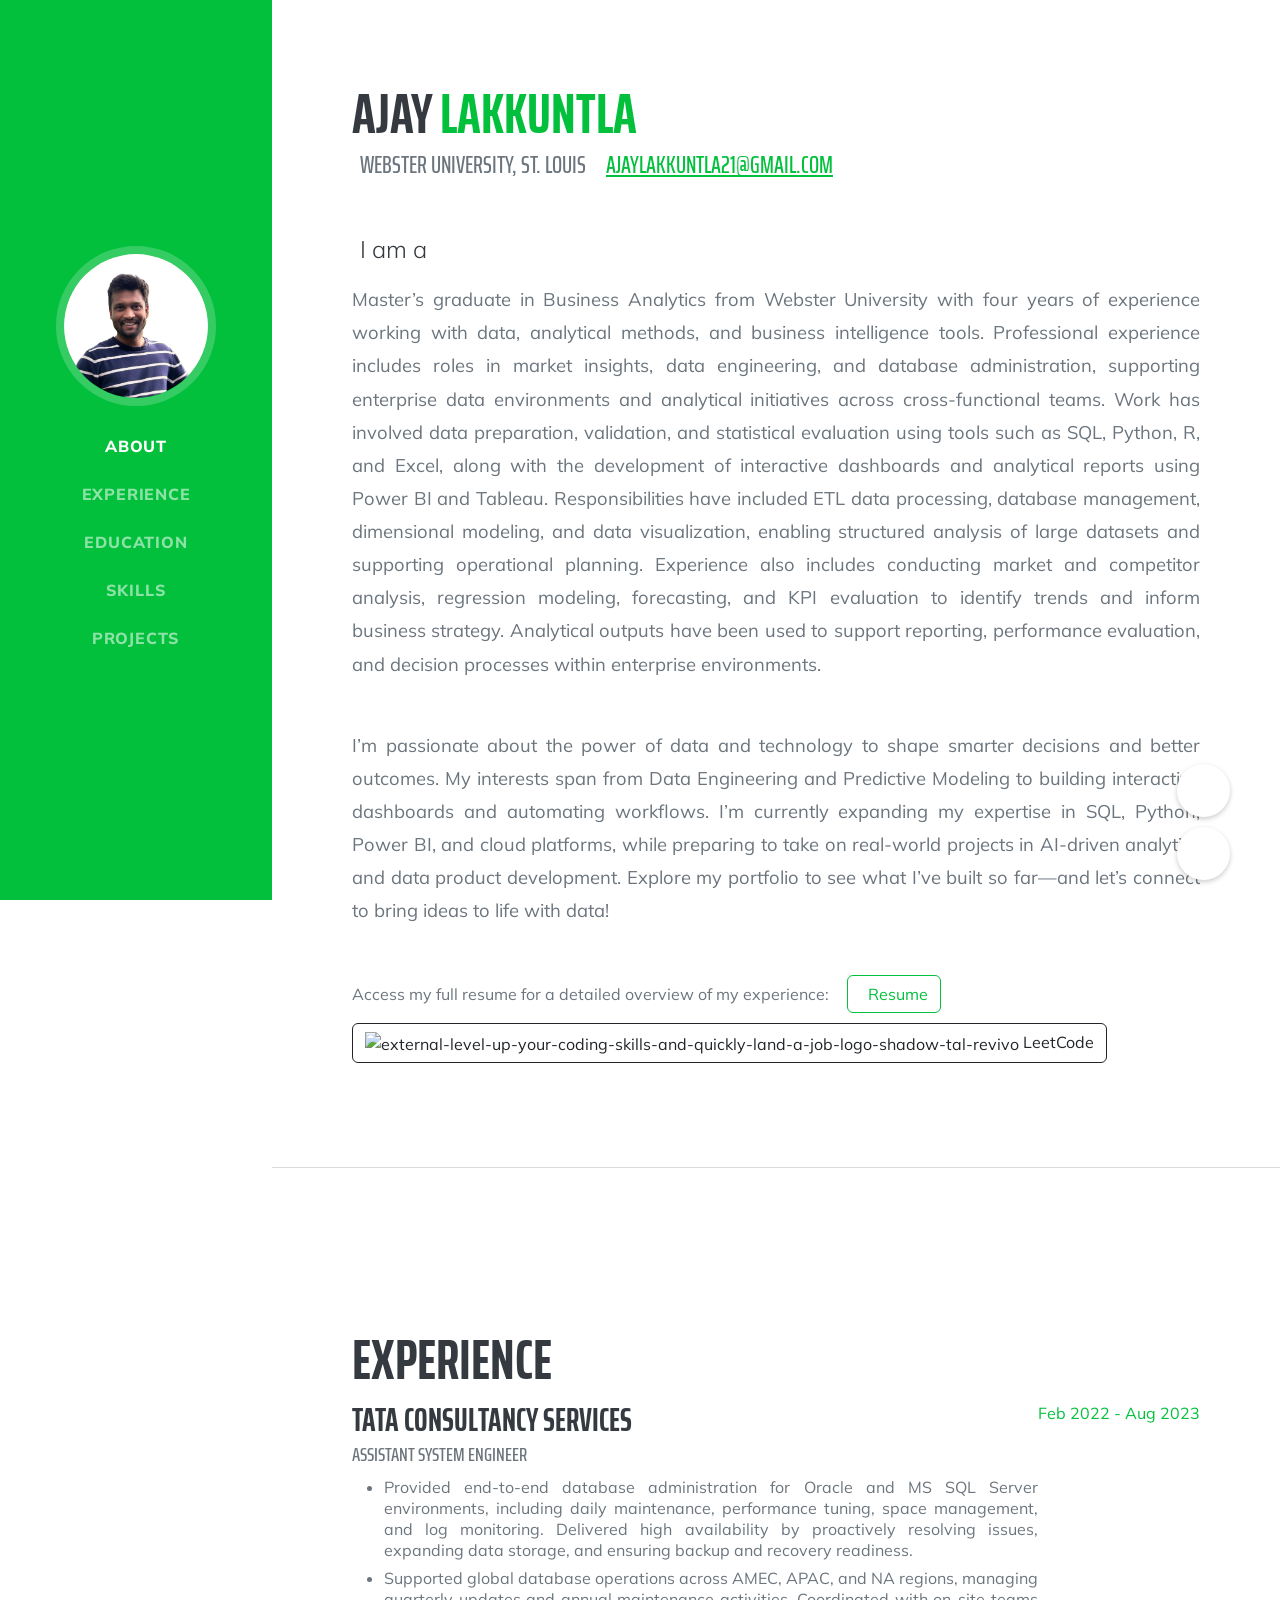
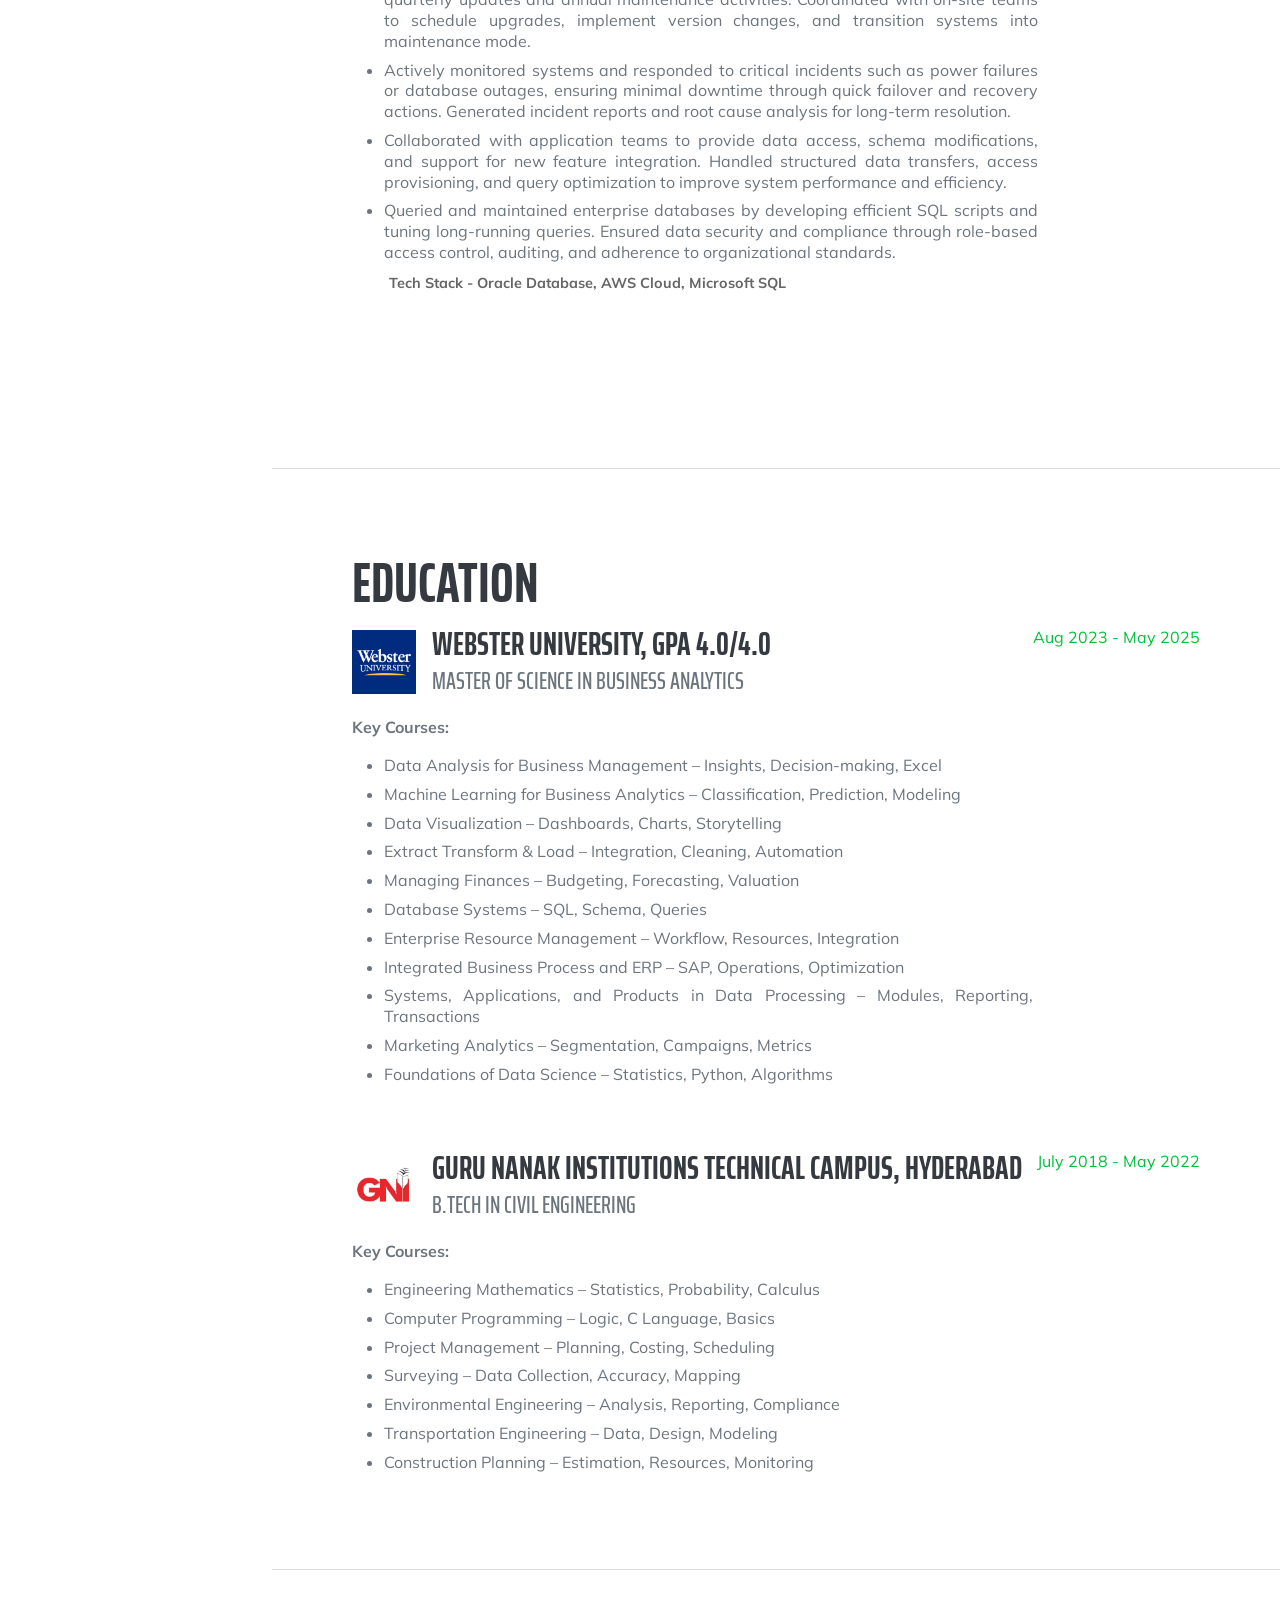
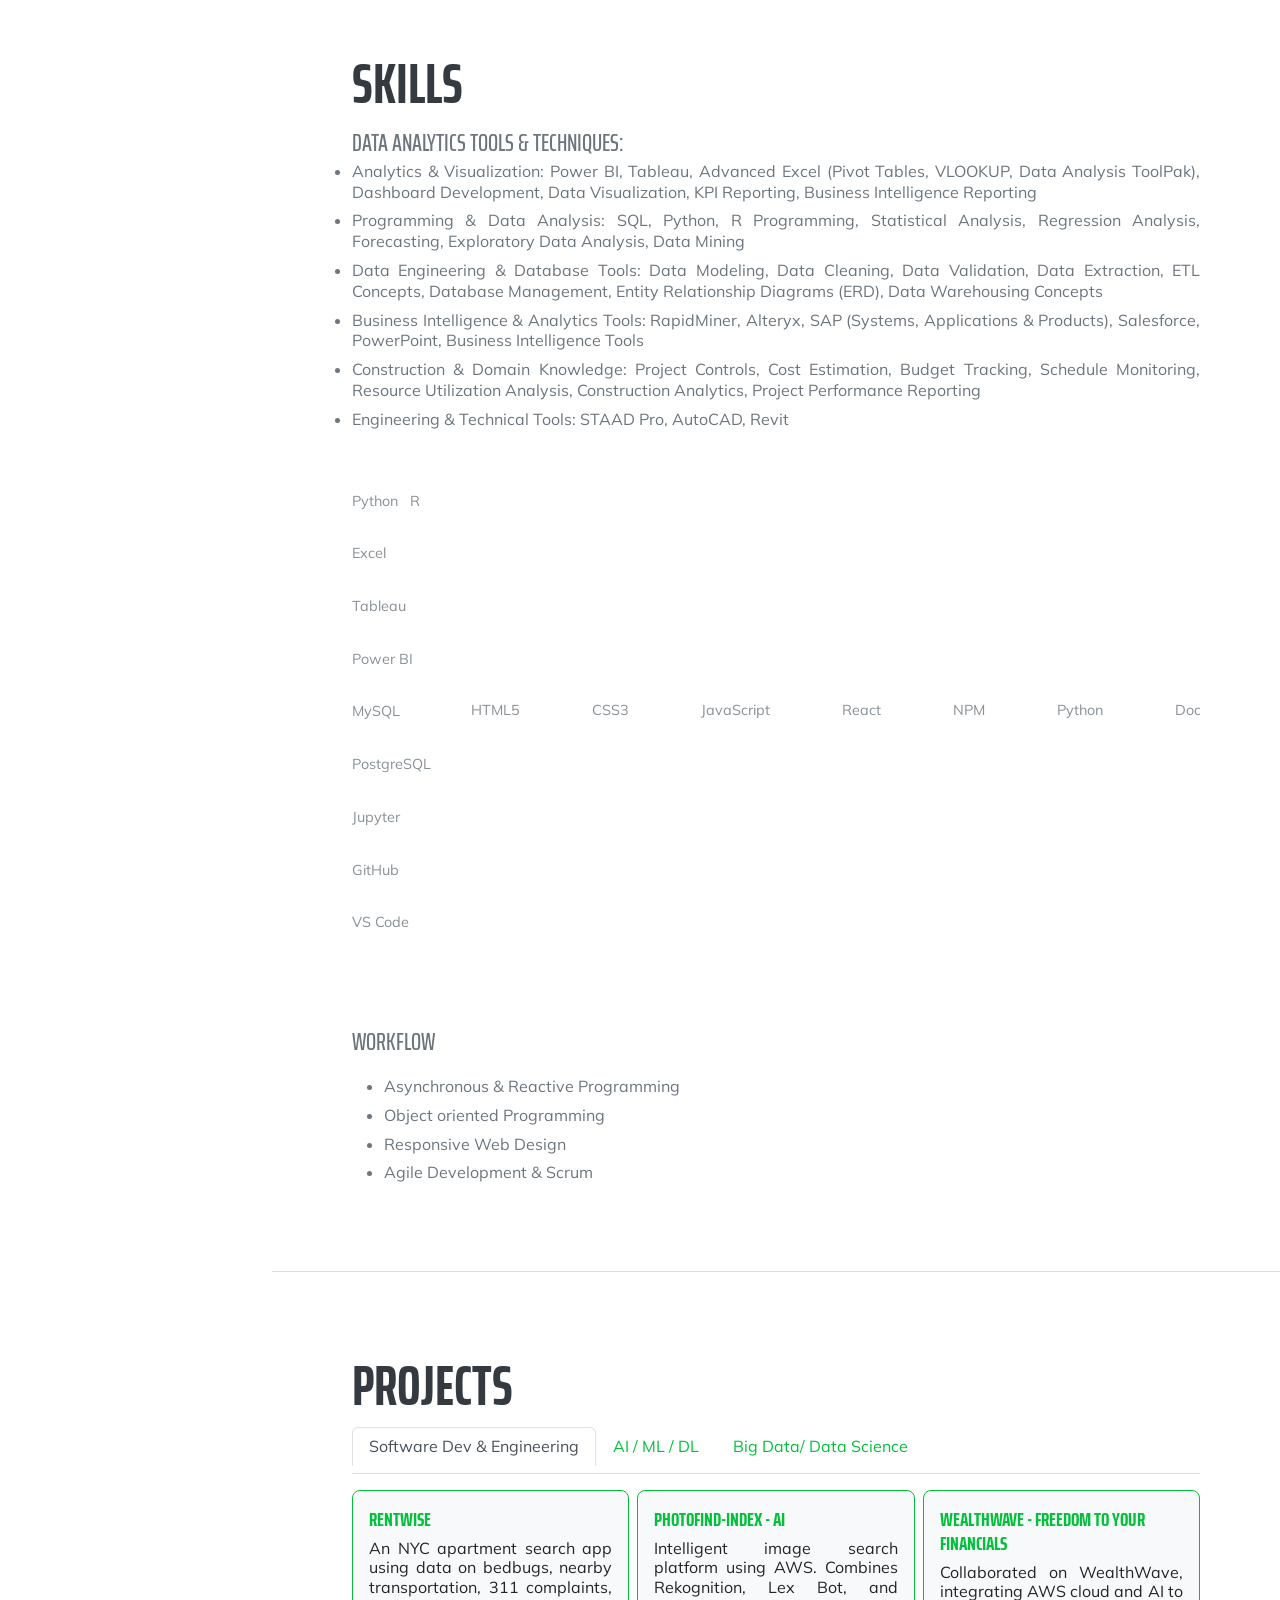
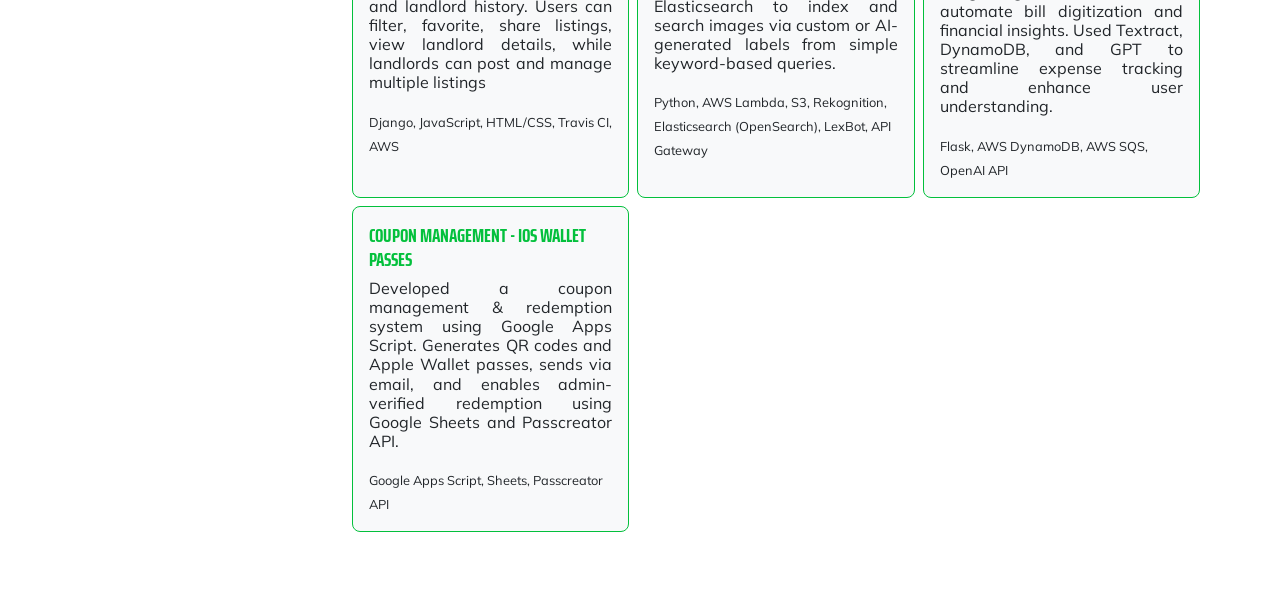
==== index.html @ 3b5f0240 "Update skills list styling in index.html Removed list-style-type from skills section." ====
<!DOCTYPE html>
<html lang="en">
    <head>
        <meta charset="utf-8" />
        <meta name="viewport" content="width=device-width, initial-scale=1, shrink-to-fit=no" />
        <meta name="description" content="" />
        <meta name="author" content="" />
        <title>Ajay's Portfolio</title>
        <link rel="icon" type="image/x-icon" href="assets/img/favicons.ico" />
        <!-- Font Awesome icons (free version)-->
        <script src="https://use.fontawesome.com/releases/v6.3.0/js/all.js" crossorigin="anonymous"></script>
	<script src="https://code.iconify.design/iconify-icon/1.0.7/iconify-icon.min.js"></script>
	    
        <!-- Google fonts-->
        <link href="https://fonts.googleapis.com/css?family=Saira+Extra+Condensed:500,700" rel="stylesheet" type="text/css" />
        <link href="https://fonts.googleapis.com/css?family=Muli:400,400i,800,800i" rel="stylesheet" type="text/css" />
        <!-- Core theme CSS (includes Bootstrap)-->
        <link href="css/styles.css" rel="stylesheet" />
        <link href="css/carousel.css" rel="stylesheet" />
        <!-- Google tag (gtag.js) -->
        <script async src="https://www.googletagmanager.com/gtag/js?id=G-4B7NW28DPN"></script>
        <script>
        window.dataLayer = window.dataLayer || [];
        function gtag(){dataLayer.push(arguments);}
        gtag('js', new Date());

        gtag('config', 'G-4B7NW28DPN');
        </script>
        <link href="css/carousel.css" rel="stylesheet" />
        <script src="https://cdn.jsdelivr.net/npm/typed.js@2.0.12"></script>
    </head>
    <body id="page-top">
        <!-- Navigation-->
        <nav class="navbar navbar-expand-lg navbar-dark bg-primary fixed-top" id="sideNav">
            <a class="navbar-brand js-scroll-trigger" href="#page-top">
                <span class="d-block d-lg-none">Ajay Lakkuntla</span>
                <span class="d-none d-lg-block"><img class="img-fluid img-profile rounded-circle mx-auto mb-2" src="assets/img/Profilee.jpg" alt="..."/></span>
            </a>
            <button class="navbar-toggler" type="button" data-bs-toggle="collapse" data-bs-target="#navbarResponsive" aria-controls="navbarResponsive" aria-expanded="false" aria-label="Toggle navigation"><span class="navbar-toggler-icon"></span></button>
            <div class="collapse navbar-collapse" id="navbarResponsive">
                <ul class="navbar-nav">
                    <li class="nav-item"><a class="nav-link js-scroll-trigger" href="#about">About</a></li>
                    <li class="nav-item"><a class="nav-link js-scroll-trigger" href="#experience">Experience</a></li>
                    <li class="nav-item"><a class="nav-link js-scroll-trigger" href="#education">Education</a></li>
                    <li class="nav-item"><a class="nav-link js-scroll-trigger" href="#skills">Skills</a></li>
                    <li class="nav-item"><a class="nav-link js-scroll-trigger" href="#projects">Projects</a></li>
                </ul>
            </div>
        </nav>
       
        <!-- Page Content-->
        <div class="container-fluid p-0">
            <!-- About-->
            <section class="resume-section" id="about">
                <div class="resume-section-content">
                    <h2 class="mb-0">
                        Ajay
                        <span class="text-primary">Lakkuntla</span>
                    </h2>
                    
                    <!-- Location and Contact -->
                    <div class="subheading mb-5">
                        <i class="fas fa-university me-2"></i> Webster University, St. Louis
                        <i class="fas fa-envelope fa-flip ms-2 me-2"></i><a href="mailto:ajaylakkuntla21@gmail.com">ajaylakkuntla21@gmail.com</a>
                    </div>

                    <!-- Typed Text -->
                    <div class="typed-text mb-3">
                        <i class="fas fa-code me-2"></i>I am a <br class="d-block d-sm-none" id = "breaklinemobile"> <span id="typed"></span>
                    </div>

                    <!-- Main Description -->
                    <p class="lead mb-5">
                        Master’s graduate in Business Analytics from Webster University with four years of experience working with data, analytical methods, and business intelligence tools. Professional experience includes roles in market insights, data engineering, and database administration, supporting enterprise data environments and analytical initiatives across cross-functional teams.

Work has involved data preparation, validation, and statistical evaluation using tools such as SQL, Python, R, and Excel, along with the development of interactive dashboards and analytical reports using Power BI and Tableau. Responsibilities have included ETL data processing, database management, dimensional modeling, and data visualization, enabling structured analysis of large datasets and supporting operational planning.

Experience also includes conducting market and competitor analysis, regression modeling, forecasting, and KPI evaluation to identify trends and inform business strategy. Analytical outputs have been used to support reporting, performance evaluation, and decision processes within enterprise environments.
                    </p>
                    <p class="lead mb-5">I’m passionate about the power of data and technology to shape smarter decisions and better outcomes. My interests span from Data Engineering and Predictive Modeling to building interactive dashboards and automating workflows. I’m currently expanding my expertise in SQL, Python, Power BI, and cloud platforms, while preparing to take on real-world projects in AI-driven analytics and data product development. Explore my portfolio to see what I’ve built so far—and let’s connect to bring ideas to life with data!</p>

                    <!-- Resume Download -->
                    <p class="resume-download-section mb-4">
                        <span class="me-2">Access my full resume for a detailed overview of my experience:</span>
                        <a href="assets/files/Ajay_L_Resume.pdf" 
                           class="btn btn-outline-primary" 
                           download="Ajay_L_Resume.pdf">
                           <i class="fa-solid fa-file-arrow-down me-2"></i> Resume
                        </a>
                        <a href="https://leetcode.com/u/ahjay/" 
                            class="btn btn-outline-dark" 
                            target="_blank">
                            <img width="16" height="16" src="https://img.icons8.com/external-tal-revivo-shadow-tal-revivo/48/external-level-up-your-coding-skills-and-quickly-land-a-job-logo-shadow-tal-revivo.png" alt="external-level-up-your-coding-skills-and-quickly-land-a-job-logo-shadow-tal-revivo"/> LeetCode
                        </a>
                    </p>

                    <!-- Social Icons -->
                    <div class="floating-social-icons">
                        <a href="https://www.linkedin.com/in/ahjay-da/" 
                           class="social-icon linkedin" 
                           target="_blank">
                            <i class="fab fa-linkedin fa-bounce" style="color: #0077B5;"></i>
                        </a>
                        <a href="https://github.com/uh-JAY" 
                           target="_blank" 
                           class="social-icon github">
                            <i class="fab fa-github" style="color: #181717;"></i>
                        </a>
                    </div>
                </div>
            </section>
           
       
            
            <hr class="m-0" />
            <section class="resume-section" id="experience">
                <div class="resume-section-content">
                    <h2 class="mb-2">Experience</h2>
                    <div class="d-flex flex-column flex-md-row justify-content-between mb-0">
                        <div class="flex-grow-1">
                            <h3 class="mb-0">TATA Consultancy Services</h3>
                            <div class="subheading fs-5 mb-2">Assistant System Engineer</div>
                            <ul>
                                    <li>Provided end-to-end database administration for Oracle and MS SQL Server environments, including daily maintenance, performance tuning, space management, and log monitoring. 
                                        Delivered high availability by proactively resolving issues, expanding data storage, and ensuring backup and recovery readiness.</li>
                                    <li>Supported global database operations across AMEC, APAC, and NA regions, managing quarterly updates and annual maintenance activities. 
                                        Coordinated with on-site teams to schedule upgrades, implement version changes, and transition systems into maintenance mode.</li>
                                    <li>Actively monitored systems and responded to critical incidents such as power failures or database outages, ensuring minimal downtime through quick failover and recovery actions. 
                                        Generated incident reports and root cause analysis for long-term resolution.</li>
                                    <li>Collaborated with application teams to provide data access, schema modifications, and support for new feature integration. 
                                        Handled structured data transfers, access provisioning, and query optimization to improve system performance and efficiency.</li>
                                    <li>Queried and maintained enterprise databases by developing efficient SQL scripts and tuning long-running queries. 
                                        Ensured data security and compliance through role-based access control, auditing, and adherence to organizational standards.</li>
                                    <p class="tech-stack mb-0">Tech Stack - Oracle Database, AWS Cloud, Microsoft SQL</p>
                            </ul>
                        </div>    
                        <div class="flex-shrink-0"><span class="text-primary">Feb 2022 - Aug 2023</span></div>
                </div>
            </section>
            <hr class="m-0" />
            <!-- Education-->
<section class="resume-section" id="education">
    <div class="resume-section-content">
        <h2 class="mb-2">Education</h2>
        <div class="d-flex flex-column flex-md-row justify-content-between mb-5">
            <div class="flex-grow-1">
                <div class="d-flex align-items-center mb-3">
                    <img class="webster-logo me-3" src="assets/img/Webster_Logo.png" alt="Webster Logo" />
                    <div>
                        <h3 class="mb-0">Webster University, GPA 4.0/4.0</h3>
                        <div class="subheading mb-0">Master of Science in Business Analytics</div>
                    </div>
                </div>
				<p><span class="key-courses">Key Courses:</span></p>
				<ul>
				  <li>Data Analysis for Business Management – Insights, Decision-making, Excel</li>
				  <li>Machine Learning for Business Analytics – Classification, Prediction, Modeling</li>
				  <li>Data Visualization – Dashboards, Charts, Storytelling</li>
				  <li>Extract Transform & Load – Integration, Cleaning, Automation</li>
				  <li>Managing Finances – Budgeting, Forecasting, Valuation</li>
				  <li>Database Systems – SQL, Schema, Queries</li>
				  <li>Enterprise Resource Management – Workflow, Resources, Integration</li>
				  <li>Integrated Business Process and ERP – SAP, Operations, Optimization</li>
				  <li>Systems, Applications, and Products in Data Processing – Modules, Reporting, Transactions</li>
				  <li>Marketing Analytics – Segmentation, Campaigns, Metrics</li>
				  <li>Foundations of Data Science – Statistics, Python, Algorithms</li>
				</ul>
            </div>
            <div class="flex-shrink-0"><span class="text-primary">Aug 2023 - May 2025</span></div>
        </div>

        <div class="d-flex flex-column flex-md-row justify-content-between">
            <div class="flex-grow-1">
                <div class="d-flex align-items-center mb-3">
                    <img class="webster-logo me-3" src="assets/img/Gnitc.png" alt="GNI Logo" />
                    <div>
                        <h3 class="mb-0">Guru Nanak Institutions Technical Campus, Hyderabad</h3>
                        <div class="subheading mb-0">B.Tech in Civil Engineering</div>
                    </div>
                </div>
                <p ><span class="key-courses">Key Courses:  </span></p>
				<ul>
				  <li>Engineering Mathematics – Statistics, Probability, Calculus</li>
				  <li>Computer Programming – Logic, C Language, Basics</li>
				  <li>Project Management – Planning, Costing, Scheduling</li>
				  <li>Surveying – Data Collection, Accuracy, Mapping</li>
				  <li>Environmental Engineering – Analysis, Reporting, Compliance</li>
				  <li>Transportation Engineering – Data, Design, Modeling</li>
				  <li>Construction Planning – Estimation, Resources, Monitoring</li>
				<ul>
                
            </div>
            <div class="flex-shrink-0"><span class="text-primary">July 2018 - May 2022</span></div>
        </div>
    </div>
</section>

            <hr class="m-0" />
            <!-- Skills-->
            <section class="resume-section" id="skills">
                <div class="resume-section-content">
                    <h2 class="mb-2">Skills</h2>
                    <div class="subheading mb-0">Data Analytics Tools & Techniques:</div>
					
				<ul style="padding-left: 0;">
					<li><span class="analytics-visualization">Analytics & Visualization:</span> Power BI, Tableau, Advanced Excel (Pivot Tables, VLOOKUP, Data Analysis ToolPak), Dashboard Development, Data Visualization, KPI Reporting, Business Intelligence Reporting</li>
					<li><span class="programming-data-analysis">Programming & Data Analysis:</span> SQL, Python, R Programming, Statistical Analysis, Regression Analysis, Forecasting, Exploratory Data Analysis, Data Mining</li>
					<li><span class="data-engineering-database-tools">Data Engineering & Database Tools:</span> Data Modeling, Data Cleaning, Data Validation, Data Extraction, ETL Concepts, Database Management, Entity Relationship Diagrams (ERD), Data Warehousing Concepts</li>
					<li><span class="business-intelligence-analytics-tools">Business Intelligence & Analytics Tools:</span> RapidMiner, Alteryx, SAP (Systems, Applications & Products), Salesforce, PowerPoint, Business Intelligence Tools</li>
					<li><span class="construction-domain-knowledge">Construction & Domain Knowledge:</span> Project Controls, Cost Estimation, Budget Tracking, Schedule Monitoring, Resource Utilization Analysis, Construction Analytics, Project Performance Reporting</li>
					<li><span class="engineering-technical-tools">Engineering & Technical Tools:</span> STAAD Pro, AutoCAD, Revit</li>
				</ul>

					
                    <div class="skills-carousel-container">
                        <div class="skills-carousel">
				<ul class="list-inline">
				  <li class="list-inline-item skill-item">
				    <div class="skill-wrapper">
				      <i class="iconify" data-icon="logos:python" data-width="40" data-height="40"></i>
				      <span class="skill-name">Python</span>
				    </div>
				  </li>
				  
				  <li class="list-inline-item skill-item">
				    <div class="skill-wrapper">
				      <i class="iconify" data-icon="logos:r-lang" data-width="40" data-height="40"></i>
				      <span class="skill-name">R</span>
				    </div>
				  </li>
				  
				  <li class="list-inline-item skill-item">
				    <div class="skill-wrapper">
				      <i class="iconify" data-icon="logos:microsoft-excel" data-width="40" data-height="40"></i>
				      <span class="skill-name">Excel</span>
				    </div>
				  </li>
				  
				  <li class="list-inline-item skill-item">
				    <div class="skill-wrapper">
				      <i class="iconify" data-icon="logos:tableau-icon" data-width="40" data-height="40"></i>
				      <span class="skill-name">Tableau</span>
				    </div>
				  </li>
				  
				  <li class="list-inline-item skill-item">
				    <div class="skill-wrapper">
				      <i class="iconify" data-icon="logos:powerbi" data-width="40" data-height="40"></i>
				      <span class="skill-name">Power BI</span>
				    </div>
				  </li>
				
				  <li class="list-inline-item skill-item">
				    <div class="skill-wrapper">
				      <i class="iconify" data-icon="logos:mysql-icon" data-width="40" data-height="40"></i>
				      <span class="skill-name">MySQL</span>
				    </div>
				  </li>
				
				  <li class="list-inline-item skill-item">
				    <div class="skill-wrapper">
				      <i class="iconify" data-icon="logos:postgresql" data-width="40" data-height="40"></i>
				      <span class="skill-name">PostgreSQL</span>
				    </div>
				  </li>
				
				  <li class="list-inline-item skill-item">
				    <div class="skill-wrapper">
				      <i class="iconify" data-icon="logos:jupyter" data-width="40" data-height="40"></i>
				      <span class="skill-name">Jupyter</span>
				    </div>
				  </li>
				
				  <li class="list-inline-item skill-item">
				    <div class="skill-wrapper">
				      <i class="iconify" data-icon="logos:github-icon" data-width="40" data-height="40"></i>
				      <span class="skill-name">GitHub</span>
				    </div>
				  </li>
				
				  <li class="list-inline-item skill-item">
				    <div class="skill-wrapper">
				      <i class="iconify" data-icon="logos:visual-studio-code" data-width="40" data-height="40"></i>
				      <span class="skill-name">VS Code</span>
				    </div>
				  </li>
				</ul>
                            <!-- Duplicate list for infinite scroll -->
                            <ul class="list-inline dev-icons skills-animate">
                                <!-- Same content as above -->
                                <li class="list-inline-item skill-item">
                                    <div class="skill-wrapper">
                                        <i class="fab fa-html5" style="color: #E34F26;"></i>
                                        <span class="skill-name">HTML5</span>
                                    </div>
                                </li>
                                <li class="list-inline-item skill-item">
                                    <div class="skill-wrapper">
                                        <i class="fab fa-css3-alt" style="color: #1572B6;"></i>
                                        <span class="skill-name">CSS3</span>
                                    </div>
                                </li>
                                <li class="list-inline-item skill-item">
                                    <div class="skill-wrapper">
                                        <i class="fab fa-js-square" style="color: #F7DF1E;"></i>
                                        <span class="skill-name">JavaScript</span>
                                    </div>
                                </li>
                                <li class="list-inline-item skill-item">
                                    <div class="skill-wrapper">
                                        <i class="fab fa-react" style="color: #61DAFB;"></i>
                                        <span class="skill-name">React</span>
                                    </div>
                                </li>
                                <li class="list-inline-item skill-item">
                                    <div class="skill-wrapper">
                                        <i class="fab fa-npm" style="color: #CB3837;"></i>
                                        <span class="skill-name">NPM</span>
                                    </div>
                                </li>
                                <li class="list-inline-item skill-item">
                                    <div class="skill-wrapper">
                                        <i class="fab fa-python" style="color: #306998;"></i>
                                        <span class="skill-name">Python</span>
                                    </div>
                                </li>
                                <li class="list-inline-item skill-item">
                                    <div class="skill-wrapper">
                                        <i class="fab fa-docker" style="color: #2496ED;"></i>
                                        <span class="skill-name">Docker</span>
                                    </div>
                                </li>
                                <li class="list-inline-item skill-item">
                                    <div class="skill-wrapper">
                                        <i class="fab fa-java" style="color: #007396;"></i>
                                        <span class="skill-name">Java</span>
                                    </div>
                                </li>
                                <li class="list-inline-item skill-item">
                                    <div class="skill-wrapper">
                                        <i class="fab fa-aws" style="color: #FF9900;"></i>
                                        <span class="skill-name">AWS</span>
                                    </div>
                                </li>
                                <li class="list-inline-item skill-item">
                                    <div class="skill-wrapper">
                                        <i class="fab fa-github" style="color: #181717;"></i>
                                        <span class="skill-name">GitHub</span>
                                    </div>
                                </li>
                                <li class="list-inline-item skill-item">
                                    <div class="skill-wrapper">
                                        <span style="font-weight: bold; font-size: 2rem;">C</span>
                                        <span class="skill-name">C</span>
                                    </div>
                                </li>
                                <li class="list-inline-item skill-item">
                                    <div class="skill-wrapper">
                                        <span style="font-weight: bold; font-size: 2rem;">C++</span>
                                        <span class="skill-name">C++</span>
                                    </div>
                                </li>
                            </ul>
                        </div>
                    </div>

                    <div class="subheading mb-3 mt-5">Workflow</div>
                    <ul class="fa-ul mb-0">
                        <li>
                            <span class="fa-li"><i class="fas fa-check"></i></span>
                            Asynchronous & Reactive Programming
                        </li>
                        <li>
                            <span class="fa-li"><i class="fas fa-check"></i></span>
                            Object oriented Programming
                        </li>
                        <li>
                            <span class="fa-li"><i class="fas fa-check"></i></span>
                            Responsive Web Design
                        </li>
                        <li>
                            <span class="fa-li"><i class="fas fa-check"></i></span>
                            Agile Development & Scrum
                        </li>
                    </ul>
                </div>
            </section>
            <hr class="m-0" />

            <section class="resume-section" id="projects">
                <div class="resume-section-content">
                    <h2 class="mb-2">Projects </h2>
            
                    <!-- Tabs Nav -->
                    <ul class="nav nav-tabs mb-3" id="projectTabs" role="tablist">
                        <li class="nav-item" role="presentation">
                            <button class="nav-link active" id="sde-tab" data-bs-toggle="tab" data-bs-target="#sde" type="button" role="tab">Software Dev & Engineering</button>
                        </li>
                        <li class="nav-item" role="presentation">
                            <button class="nav-link" id="ml-tab" data-bs-toggle="tab" data-bs-target="#ml" type="button" role="tab">AI / ML / DL</button>
                        </li>
                        <li class="nav-item" role="presentation">
                            <button class="nav-link" id="data-tab" data-bs-toggle="tab" data-bs-target="#data" type="button" role="tab"> Big Data/ Data Science </button>
                        </li>
                    </ul>
            
                    <!-- Tab Content -->
                    <div class="tab-content" id="projectTabsContent">
                        <!-- SDE Projects -->
                        <div class="tab-pane fade show active" id="sde" role="tabpanel">
                            <div class="row g-2">
                       
                                <div class="col-12 col-md-6 col-lg-4">
                                    <a class="card project-card h-100" href="https://github.com/gcivil/INET-Wednesday-Spring2024-Team-2" style="text-decoration: none;" target="_blank">
                                        <div class="card-body">
                                            <div class="d-flex justify-content-between align-items-center">
                                                <h5 class="card-title">RentWise</h5>
                                                <i class="fab fa-github" style="color: #181717;"></i>
                                            </div>
                                            <p class="card-text">An NYC apartment search app using data on bedbugs, nearby transportation, 311 complaints, and landlord history. Users can filter, favorite, share listings, view landlord details, while landlords can post and manage multiple listings</p>
                                            <i class="fa-solid fa-layer-group fa-xs card-text"></i>
                                            <span class="card-text-stack">Django, JavaScript, HTML/CSS, Travis CI, AWS</span>
                                        </div>
                                    </a>
                                </div>
                                <div class="col-12 col-md-6 col-lg-4">
                                    <a class="card project-card h-100" href="https://github.com/aru456/PhotoFinAI" style="text-decoration: none;" target="_blank">
                                        <div class="card-body">
                                            <div class="d-flex justify-content-between align-items-center">
                                                <h5 class="card-title">PhotoFind-Index  -  AI</h5>
                                                <i class="fab fa-github" style="color: #181717;"></i>
                                            </div>
                                            <p class="card-text">Intelligent image search platform using AWS. Combines Rekognition, Lex Bot, and Elasticsearch to index and search images via custom or AI-generated labels from simple keyword-based queries.</p>
                                            <i class="fa-solid fa-layer-group fa-xs card-text"></i>
                                            <span class="card-text-stack"> Python, AWS Lambda, S3, Rekognition, Elasticsearch (OpenSearch), LexBot, API Gateway</span>
                                        </div>
                                    </a>
                                </div>
        
                                <div class="col-12 col-md-6 col-lg-4">
                                    <a class="card project-card h-100" href="https://github.com/vamshiik309/wealth-wave" style="text-decoration: none;" target="_blank">
                                        <div class="card-body">
                                            <div class="d-flex justify-content-between align-items-center">
                                                <h5 class="card-title">WealthWave - Freedom to your financials</h5>
                                                <i class="fab fa-github" style="color: #181717;"></i>
                                            </div>
                                            <p class="card-text">Collaborated on WealthWave, integrating AWS cloud and AI to automate bill digitization and financial insights. Used Textract, DynamoDB, and GPT to streamline expense tracking and enhance user understanding.</p>
                                            <i class="fa-solid fa-layer-group fa-xs card-text"></i>
                                            <span class="card-text-stack">Flask, AWS DynamoDB, AWS SQS, OpenAI API</span>
                                        </div>
                                    </a>
                                </div>
         
                             
        
                                <div class="col-12 col-md-6 col-lg-4">
                                    <a class="card project-card h-100" href="https://github.com/aru6/coupon-manager" style="text-decoration: none;" target="_blank">
                                        <div class="card-body">
                                            <div class="d-flex justify-content-between align-items-center">
                                                <h5 class="card-title">Coupon Management - IOS Wallet Passes</h5>
                                                <i class="fab fa-github" style="color: #181717;"></i>
                                            </div>
                                            <p class="card-text">Developed a coupon management & redemption system using Google Apps Script. Generates QR codes and Apple Wallet passes, sends via email, and enables admin-verified redemption using Google Sheets and Passcreator API.</p>
                                            <i class="fa-solid fa-layer-group fa-xs card-text"></i>
                                            <span class="card-text-stack"> Google Apps Script, Sheets, Passcreator API</span>
                                        </div>
                                    </a>
                                </div>

                            </div>
                        </div>
            
                    </div>
                </div>
            </section>
            
        </div>
        <!-- Bootstrap core JS-->
        <script src="https://cdn.jsdelivr.net/npm/bootstrap@5.2.3/dist/js/bootstrap.bundle.min.js"></script>
        <!-- Core theme JS-->
        <script src="js/scripts.js"></script>
    </body>
</html>
---- css/carousel.css ----
.skills-carousel-container {
    width: 100%;
    overflow: hidden;
    position: relative;
    padding: 20px 0;
    background: rgba(255, 255, 255, 0.1);
    border-radius: 8px;
}

.skills-carousel {
    display: flex;
    animation: scroll 40s linear infinite;
    width: fit-content;
    flex-wrap: nowrap;
}

.skills-animate {
    display: flex;
    align-items: center;
    gap: 4rem;
    padding: 1rem 2rem;
    margin: 0;
    white-space: nowrap;
    flex-wrap: nowrap;
    flex-shrink: 0;
}

.skill-item {
    flex: 0 0 auto;
    text-align: center;
    transition: all 0.3s ease;
    margin: 0;
    padding: 0;
    width: auto;
    min-width: min-content;
}

.skill-wrapper {
    display: flex;
    flex-direction: column;
    align-items: center;
    gap: 0.5rem;
}


.skill-name {
    font-size: 0.9rem;
    text-align: center;
    opacity: 0.8;
}

@keyframes scroll {
    0% {
        transform: translateX(0);
    }
    100% {
        transform: translateX(-50%);
    }
}

/* Hover effects */
.skill-item:hover {
    transform: translateY(-5px) scale(1.1);
}

.skill-item:hover .skill-name {
    opacity: 1;
    color: #bd5d38;
}

/* Pause animation on hover */
.skills-carousel:hover {
    animation-play-state: paused;
}

/* Add smooth shadow on hover */
.skill-wrapper:hover {
    filter: drop-shadow(0 4px 8px rgba(0, 0, 0, 0.1));
}

/* Mobile-specific styles */
@media (max-width: 768px) {
    /* Reset carousel container */
    .skills-carousel-container {
        width: 100%;
        overflow: visible;
        position: static;
        padding: 0;
        background: none;
    }

    /* Stop animation and reset carousel */
    .skills-carousel {
        display: block;
        animation: none;
        width: 100%;
        transform: none;
    }

    /* Style the skills list */
    .skills-animate {
        display: grid !important;
        grid-template-columns: repeat(4, 1fr) !important;
        gap: 20px !important;
        padding: 10px !important;
        width: 100% !important;
        transform: none !important;
    }

    /* Hide duplicate lists */
    .skills-animate:not(:first-child) {
        display: none !important;
    }

    /* Style individual skill items */
    .skill-item {
        width: 100% !important;
        margin: 0 !important;
        padding: 10px !important;
    }

    /* Style skill wrapper */
    .skill-wrapper {
        display: flex !important;
        flex-direction: column !important;
        align-items: center !important;
        justify-content: center !important;
        gap: 0px !important;
    }

  
    /* Style skill names */
    .skill-name {
        display: block !important;
        font-size: 0.9rem !important;
        margin-top: 5px !important;
        opacity: 1 !important;
        text-align: center !important;
    }
}

/* Smaller mobile devices */
@media (max-width: 480px) {
    .skills-animate {
        grid-template-columns: repeat(3, 1fr) !important;
        gap: 15px !important;
    }

   
}

/* Very small devices */
@media (max-width: 320px) {
    .skills-animate {
        grid-template-columns: repeat(2, 1fr) !important;
        gap: 10px !important;
    }

   
}

/* Remove vertical scroll animation since we don't need it anymore */
@keyframes scrollVertical {
    /* You can remove this entire keyframe if not used elsewhere */
}

/* Icon container styling */
.icon-container {
    width: 100px;
    height: 100px;
    display: flex;
    align-items: center;
    justify-content: center;
    border-radius: 12px;
    background: rgba(255, 255, 255, 0.1);
    backdrop-filter: blur(5px);
    transition: all 0.3s ease;
}

.icon-container i {
    font-size: 5.5rem ;
}

/* Hover effect for icon container */
.skill-wrapper:hover .icon-container {
    transform: translateY(-5px);
    box-shadow: 0 5px 15px rgba(0, 0, 0, 0.1);
    background: rgba(255, 255, 255, 0.2);
}

/* Mobile responsiveness */
@media (max-width: 768px) {
    .icon-container {
        width: 80px;
        height: 80px;
    }
    
    .icon-container i {
        font-size: 2.8rem;
    }
}

@media (max-width: 480px) {
    .icon-container {
        width: 70px;
        height: 70px;
    }
    
    .icon-container i {
        font-size: 2.5rem;
    }
}

@media (max-width: 320px) {
    .icon-container {
        width: 60px;
        height: 60px;
    }
    
    .icon-container i {
        font-size: 2rem;
    }
}

.floating-social-icons {
    position: fixed;
    bottom: 20px;
    right: 50px;
    z-index: 1000;
    display: flex;
    flex-direction: column;
    gap: 10px;

}

.social-icon {
    width: 3.3rem;
    height: 3.3rem;
    background: white;
    border-radius: 50%;
    display: flex;
    align-items: center;
    justify-content: center;
    text-decoration: none;
    box-shadow: 0 2px 5px rgba(0,0,0,0.2);
    transition: transform 0.3s, box-shadow 0.3s;
    font-size: 2.25rem;
}

.social-icon:hover {
    transform: translateY(-3px);
    box-shadow: 0 4px 8px rgba(0,0,0,0.3);
}

/* Mobile responsiveness */
@media (max-width: 768px) {
    .floating-social-icons {
        bottom: 10px;
        right: 10px;
    }
    
    .social-icon {
        width: 45px;
        height: 45px;
        font-size: 1.7rem;
    }
}
---- css/carousel.css ----
.skills-carousel-container {
    width: 100%;
    overflow: hidden;
    position: relative;
    padding: 20px 0;
    background: rgba(255, 255, 255, 0.1);
    border-radius: 8px;
}

.skills-carousel {
    display: flex;
    animation: scroll 40s linear infinite;
    width: fit-content;
    flex-wrap: nowrap;
}

.skills-animate {
    display: flex;
    align-items: center;
    gap: 4rem;
    padding: 1rem 2rem;
    margin: 0;
    white-space: nowrap;
    flex-wrap: nowrap;
    flex-shrink: 0;
}

.skill-item {
    flex: 0 0 auto;
    text-align: center;
    transition: all 0.3s ease;
    margin: 0;
    padding: 0;
    width: auto;
    min-width: min-content;
}

.skill-wrapper {
    display: flex;
    flex-direction: column;
    align-items: center;
    gap: 0.5rem;
}


.skill-name {
    font-size: 0.9rem;
    text-align: center;
    opacity: 0.8;
}

@keyframes scroll {
    0% {
        transform: translateX(0);
    }
    100% {
        transform: translateX(-50%);
    }
}

/* Hover effects */
.skill-item:hover {
    transform: translateY(-5px) scale(1.1);
}

.skill-item:hover .skill-name {
    opacity: 1;
    color: #bd5d38;
}

/* Pause animation on hover */
.skills-carousel:hover {
    animation-play-state: paused;
}

/* Add smooth shadow on hover */
.skill-wrapper:hover {
    filter: drop-shadow(0 4px 8px rgba(0, 0, 0, 0.1));
}

/* Mobile-specific styles */
@media (max-width: 768px) {
    /* Reset carousel container */
    .skills-carousel-container {
        width: 100%;
        overflow: visible;
        position: static;
        padding: 0;
        background: none;
    }

    /* Stop animation and reset carousel */
    .skills-carousel {
        display: block;
        animation: none;
        width: 100%;
        transform: none;
    }

    /* Style the skills list */
    .skills-animate {
        display: grid !important;
        grid-template-columns: repeat(4, 1fr) !important;
        gap: 20px !important;
        padding: 10px !important;
        width: 100% !important;
        transform: none !important;
    }

    /* Hide duplicate lists */
    .skills-animate:not(:first-child) {
        display: none !important;
    }

    /* Style individual skill items */
    .skill-item {
        width: 100% !important;
        margin: 0 !important;
        padding: 10px !important;
    }

    /* Style skill wrapper */
    .skill-wrapper {
        display: flex !important;
        flex-direction: column !important;
        align-items: center !important;
        justify-content: center !important;
        gap: 0px !important;
    }

  
    /* Style skill names */
    .skill-name {
        display: block !important;
        font-size: 0.9rem !important;
        margin-top: 5px !important;
        opacity: 1 !important;
        text-align: center !important;
    }
}

/* Smaller mobile devices */
@media (max-width: 480px) {
    .skills-animate {
        grid-template-columns: repeat(3, 1fr) !important;
        gap: 15px !important;
    }

   
}

/* Very small devices */
@media (max-width: 320px) {
    .skills-animate {
        grid-template-columns: repeat(2, 1fr) !important;
        gap: 10px !important;
    }

   
}

/* Remove vertical scroll animation since we don't need it anymore */
@keyframes scrollVertical {
    /* You can remove this entire keyframe if not used elsewhere */
}

/* Icon container styling */
.icon-container {
    width: 100px;
    height: 100px;
    display: flex;
    align-items: center;
    justify-content: center;
    border-radius: 12px;
    background: rgba(255, 255, 255, 0.1);
    backdrop-filter: blur(5px);
    transition: all 0.3s ease;
}

.icon-container i {
    font-size: 5.5rem ;
}

/* Hover effect for icon container */
.skill-wrapper:hover .icon-container {
    transform: translateY(-5px);
    box-shadow: 0 5px 15px rgba(0, 0, 0, 0.1);
    background: rgba(255, 255, 255, 0.2);
}

/* Mobile responsiveness */
@media (max-width: 768px) {
    .icon-container {
        width: 80px;
        height: 80px;
    }
    
    .icon-container i {
        font-size: 2.8rem;
    }
}

@media (max-width: 480px) {
    .icon-container {
        width: 70px;
        height: 70px;
    }
    
    .icon-container i {
        font-size: 2.5rem;
    }
}

@media (max-width: 320px) {
    .icon-container {
        width: 60px;
        height: 60px;
    }
    
    .icon-container i {
        font-size: 2rem;
    }
}

.floating-social-icons {
    position: fixed;
    bottom: 20px;
    right: 50px;
    z-index: 1000;
    display: flex;
    flex-direction: column;
    gap: 10px;

}

.social-icon {
    width: 3.3rem;
    height: 3.3rem;
    background: white;
    border-radius: 50%;
    display: flex;
    align-items: center;
    justify-content: center;
    text-decoration: none;
    box-shadow: 0 2px 5px rgba(0,0,0,0.2);
    transition: transform 0.3s, box-shadow 0.3s;
    font-size: 2.25rem;
}

.social-icon:hover {
    transform: translateY(-3px);
    box-shadow: 0 4px 8px rgba(0,0,0,0.3);
}

/* Mobile responsiveness */
@media (max-width: 768px) {
    .floating-social-icons {
        bottom: 10px;
        right: 10px;
    }
    
    .social-icon {
        width: 45px;
        height: 45px;
        font-size: 1.7rem;
    }
}
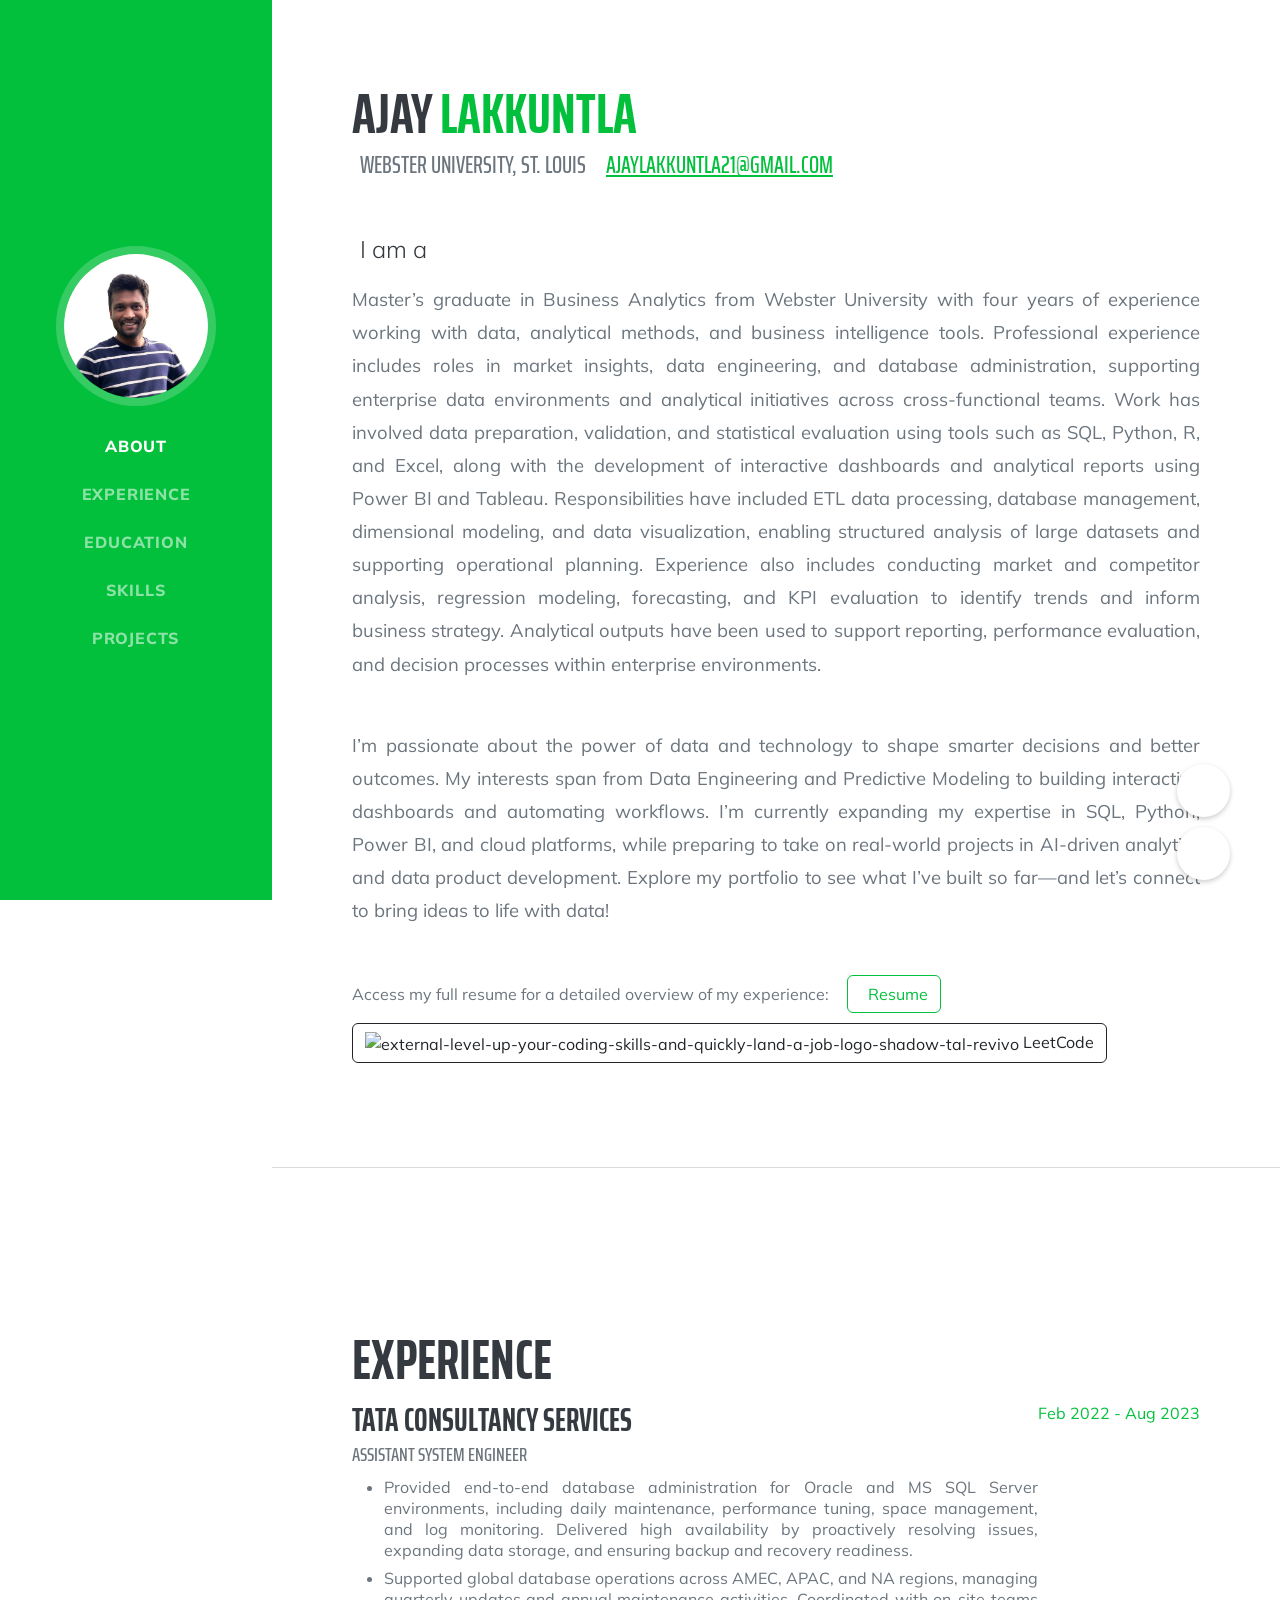
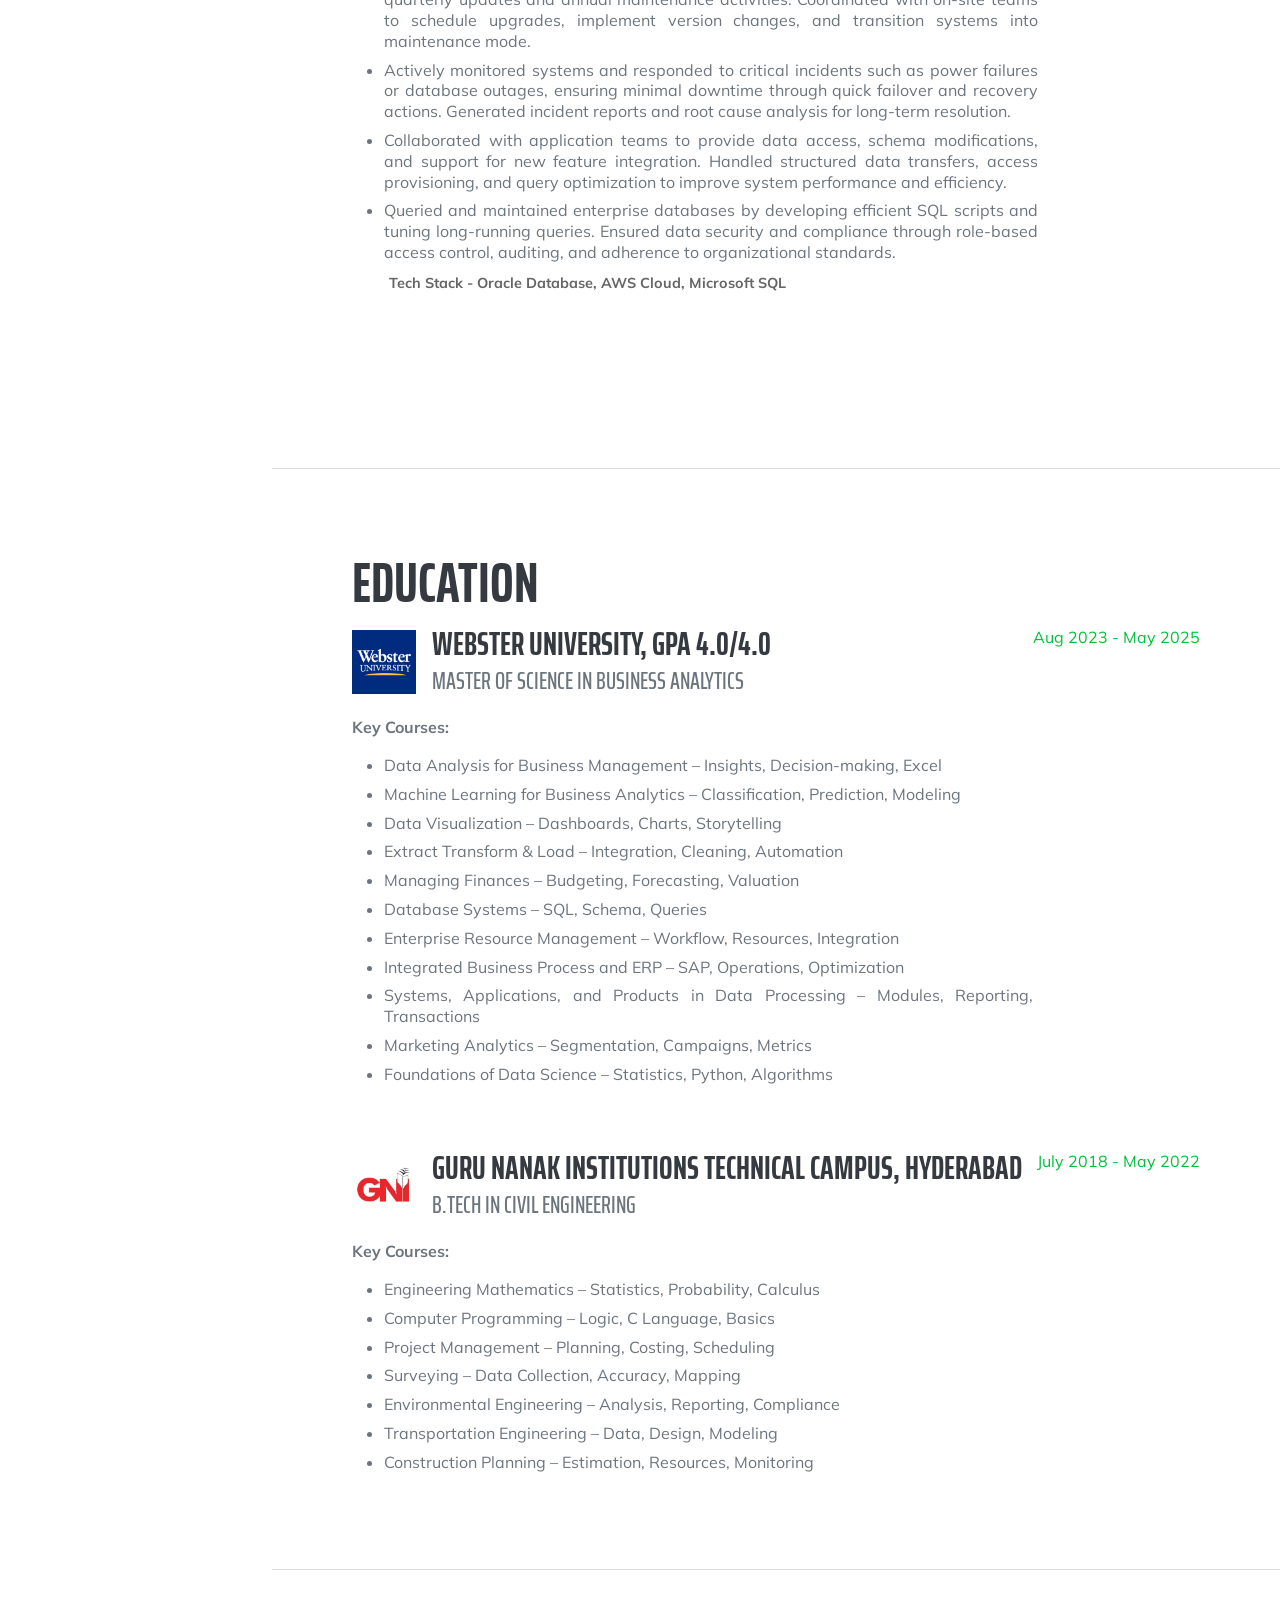
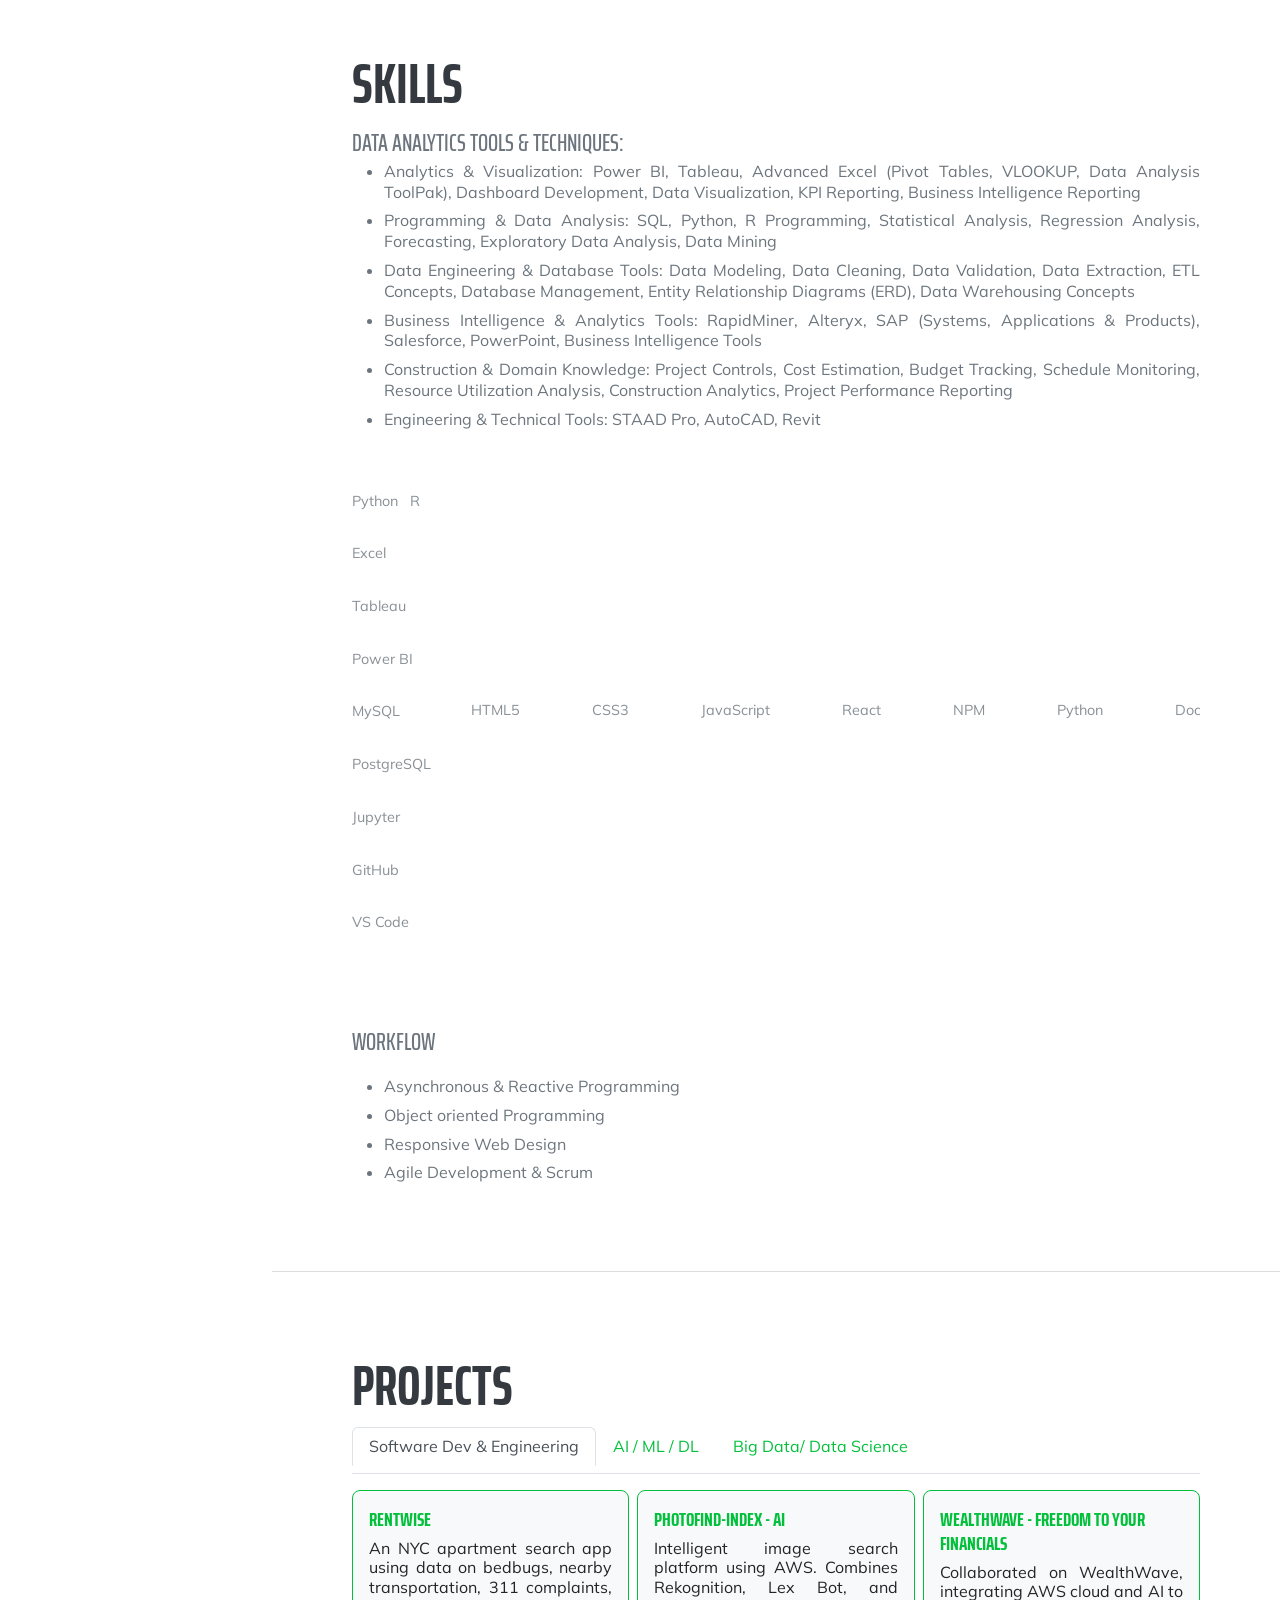
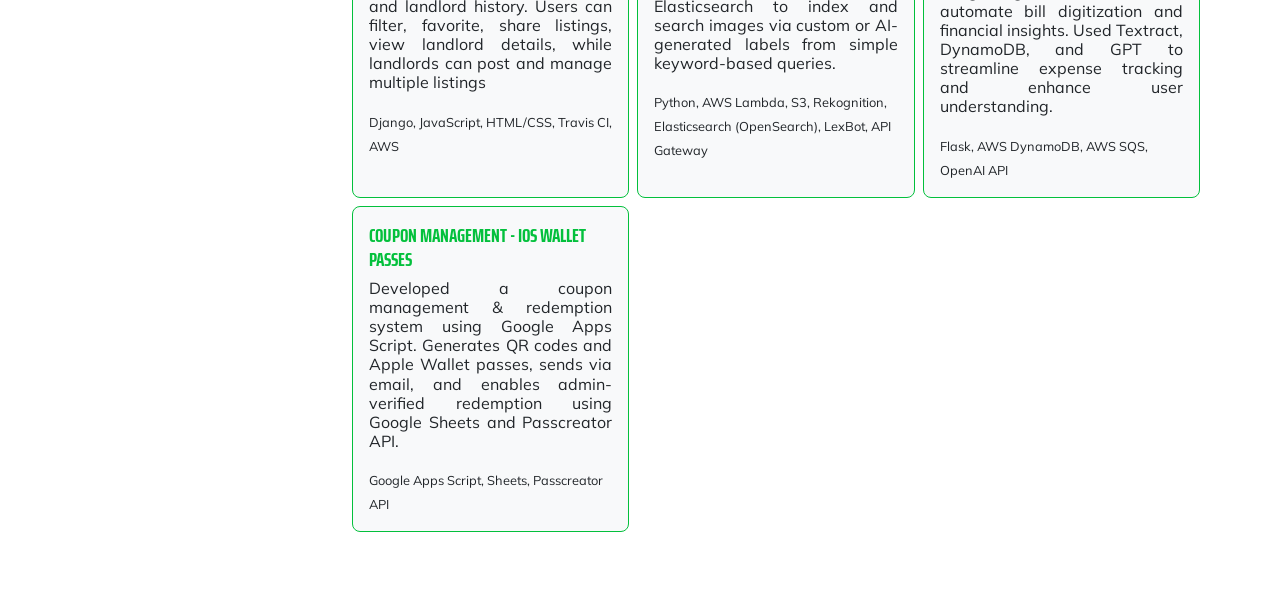
==== commit b487f05c: "Remove inline padding from skills list" ====
--- a/index.html
+++ b/index.html
@@ -202,7 +202,7 @@
                     <h2 class="mb-2">Skills</h2>
                     <div class="subheading mb-0">Data Analytics Tools & Techniques:</div>
 					
-				<ul style="padding-left: 0;">
+				<ul>
 					<li><span class="analytics-visualization">Analytics & Visualization:</span> Power BI, Tableau, Advanced Excel (Pivot Tables, VLOOKUP, Data Analysis ToolPak), Dashboard Development, Data Visualization, KPI Reporting, Business Intelligence Reporting</li>
 					<li><span class="programming-data-analysis">Programming & Data Analysis:</span> SQL, Python, R Programming, Statistical Analysis, Regression Analysis, Forecasting, Exploratory Data Analysis, Data Mining</li>
 					<li><span class="data-engineering-database-tools">Data Engineering & Database Tools:</span> Data Modeling, Data Cleaning, Data Validation, Data Extraction, ETL Concepts, Database Management, Entity Relationship Diagrams (ERD), Data Warehousing Concepts</li>
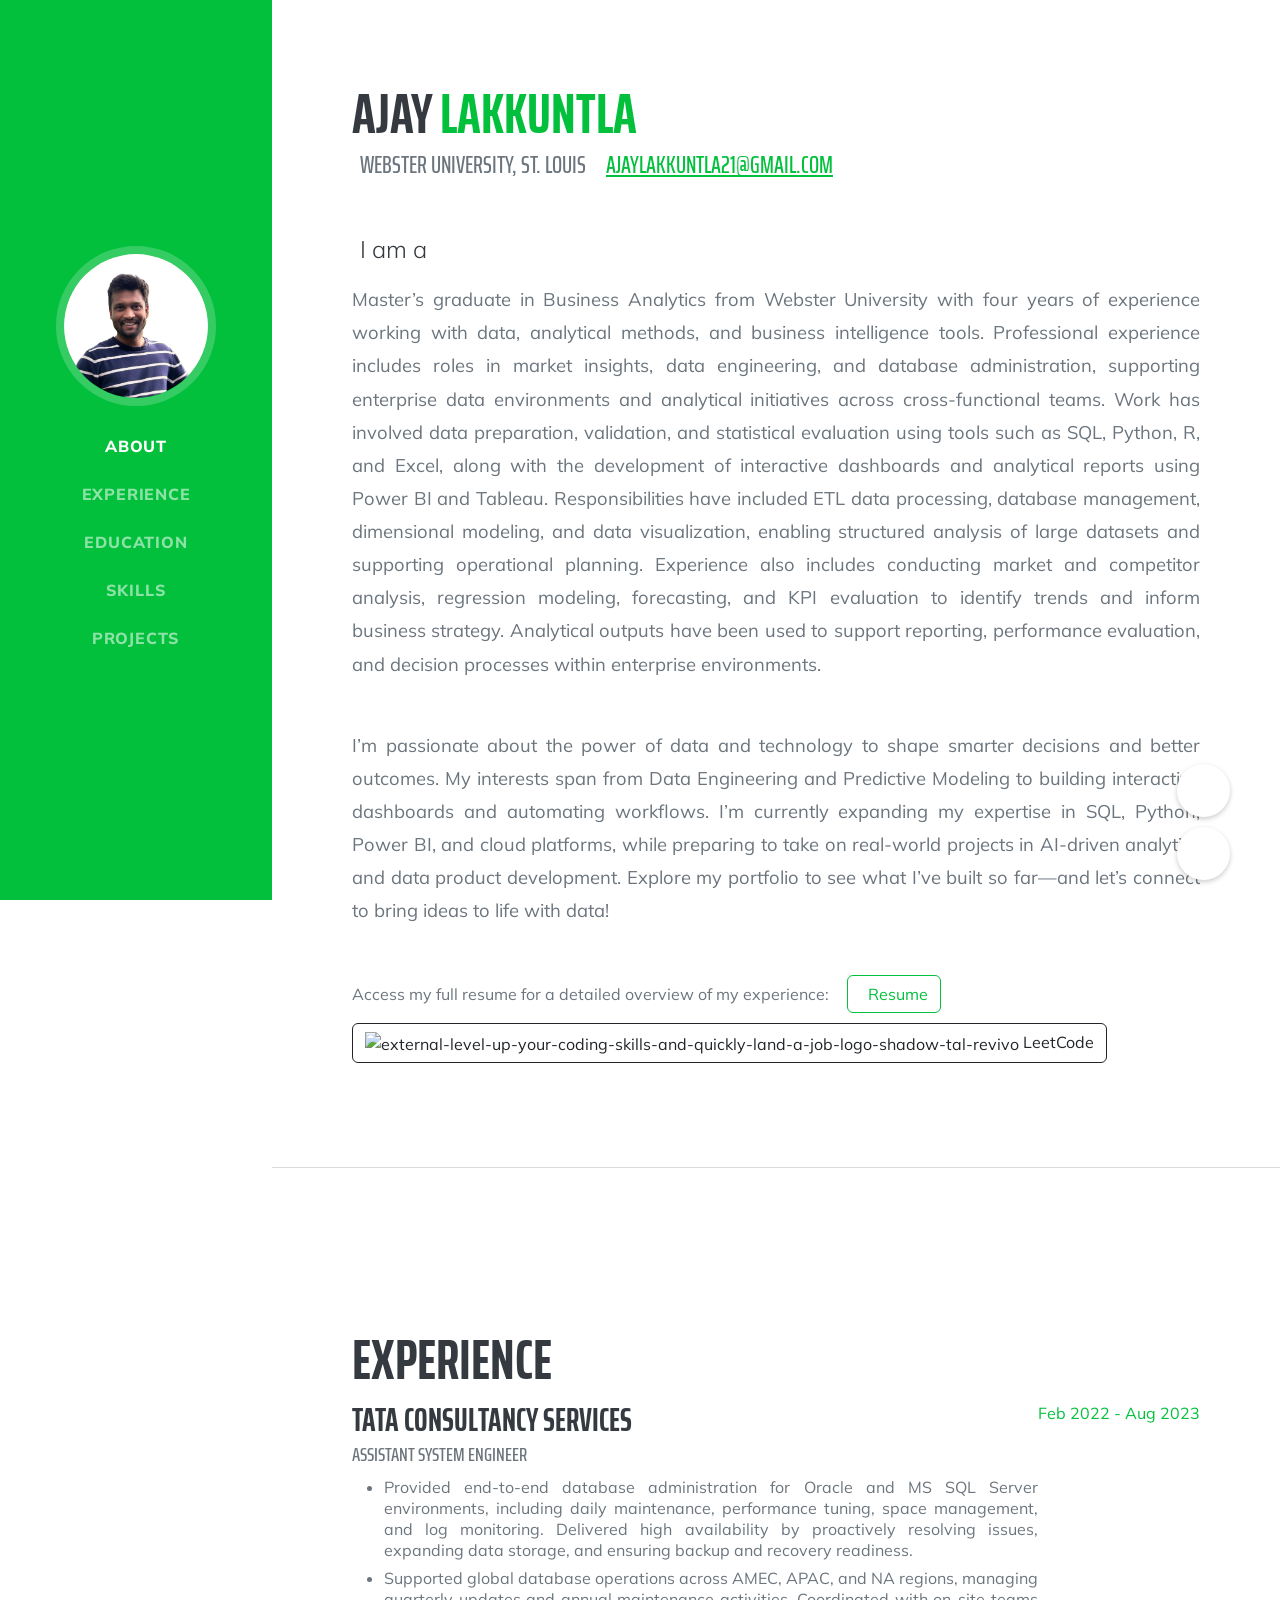
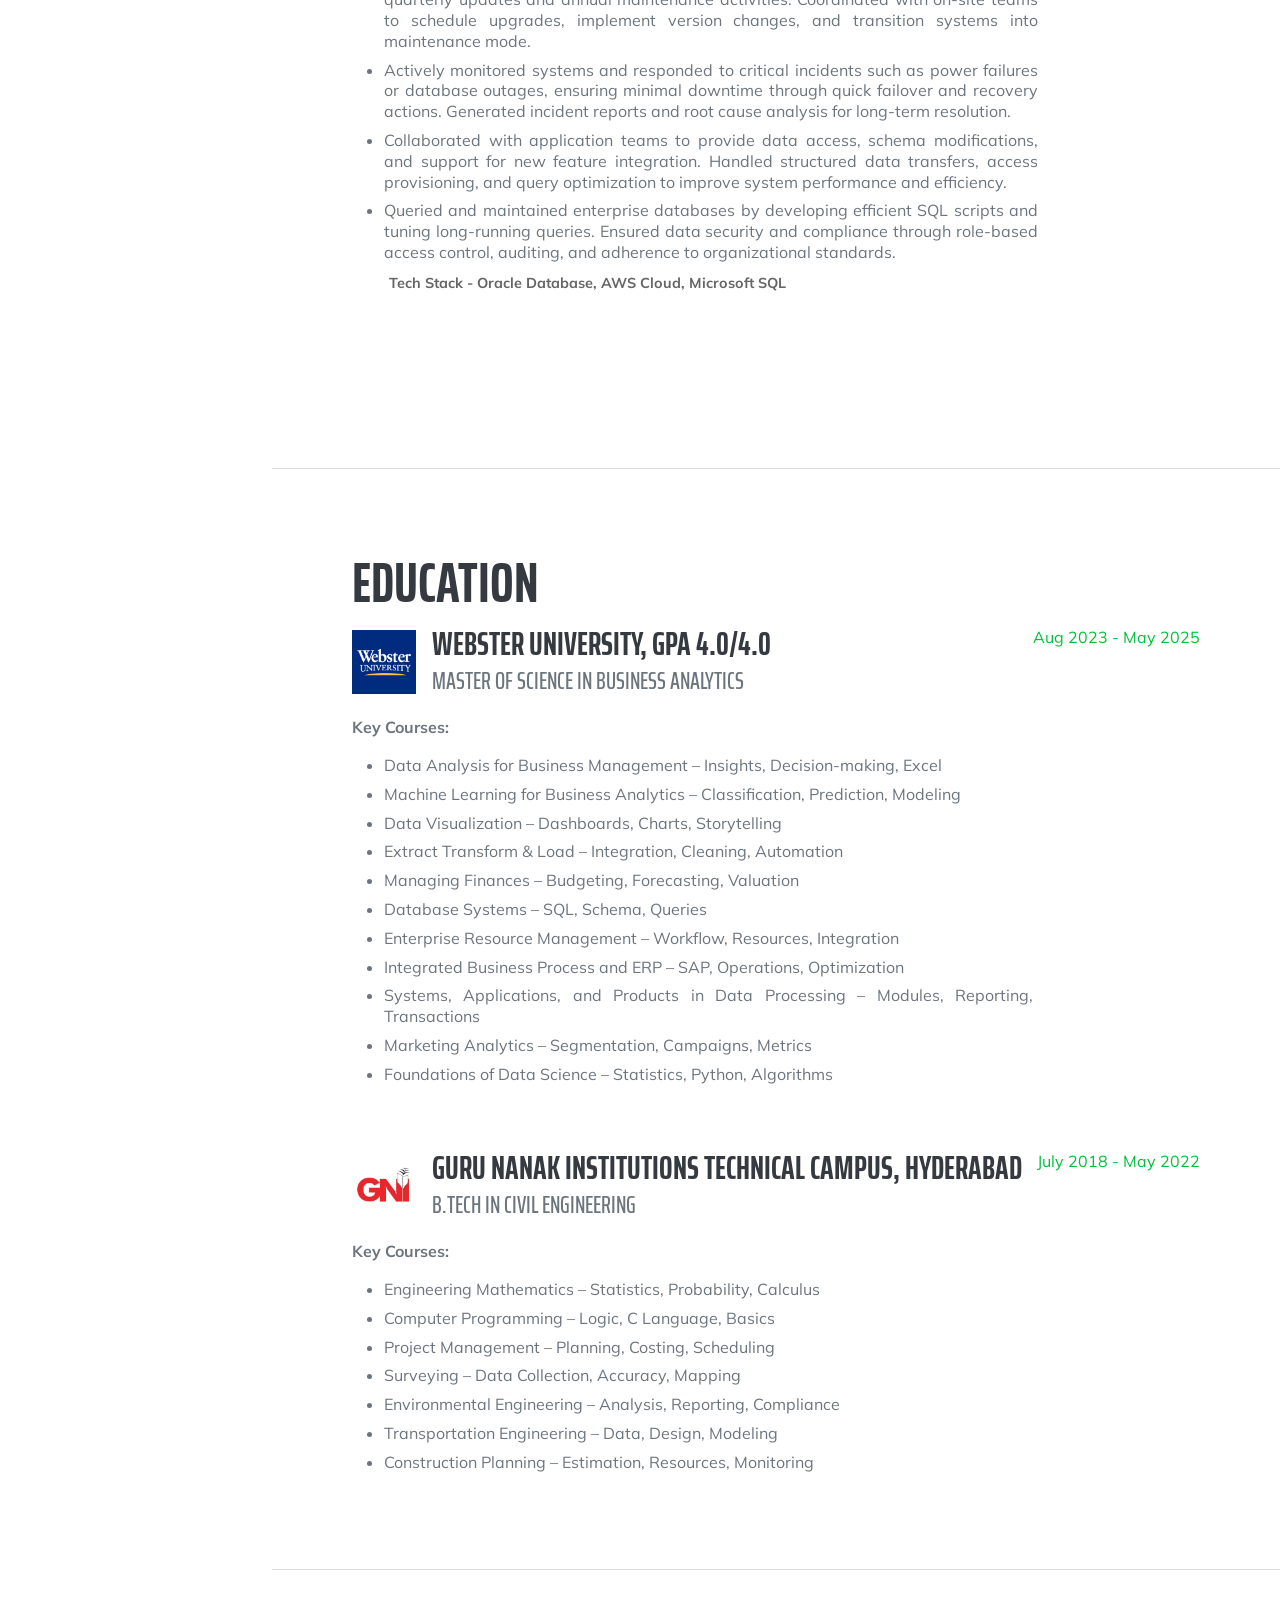
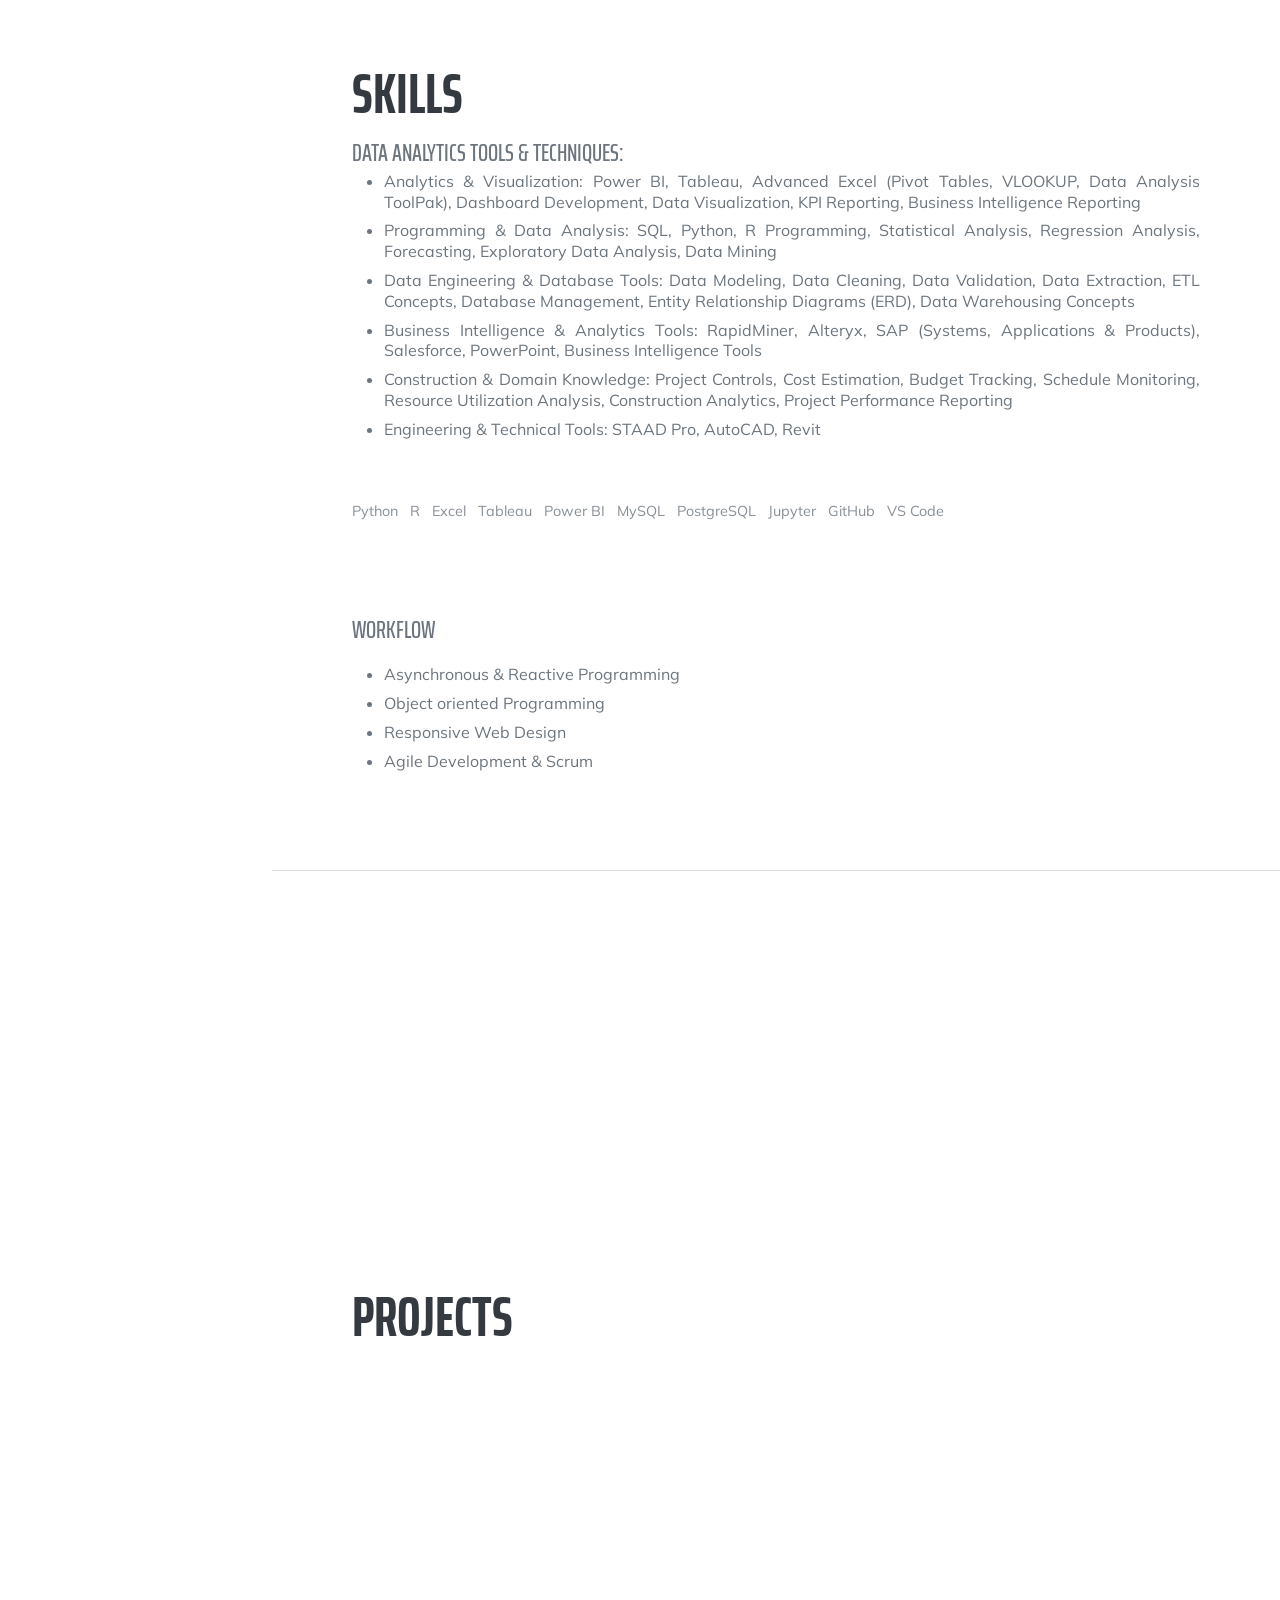
==== commit c886c736: "Remove duplicate skill list and project tabs Removed duplicate skill list and project tabs from inde" ====
--- a/index.html
+++ b/index.html
@@ -285,82 +285,8 @@
 				    </div>
 				  </li>
 				</ul>
-                            <!-- Duplicate list for infinite scroll -->
-                            <ul class="list-inline dev-icons skills-animate">
-                                <!-- Same content as above -->
-                                <li class="list-inline-item skill-item">
-                                    <div class="skill-wrapper">
-                                        <i class="fab fa-html5" style="color: #E34F26;"></i>
-                                        <span class="skill-name">HTML5</span>
-                                    </div>
-                                </li>
-                                <li class="list-inline-item skill-item">
-                                    <div class="skill-wrapper">
-                                        <i class="fab fa-css3-alt" style="color: #1572B6;"></i>
-                                        <span class="skill-name">CSS3</span>
-                                    </div>
-                                </li>
-                                <li class="list-inline-item skill-item">
-                                    <div class="skill-wrapper">
-                                        <i class="fab fa-js-square" style="color: #F7DF1E;"></i>
-                                        <span class="skill-name">JavaScript</span>
-                                    </div>
-                                </li>
-                                <li class="list-inline-item skill-item">
-                                    <div class="skill-wrapper">
-                                        <i class="fab fa-react" style="color: #61DAFB;"></i>
-                                        <span class="skill-name">React</span>
-                                    </div>
-                                </li>
-                                <li class="list-inline-item skill-item">
-                                    <div class="skill-wrapper">
-                                        <i class="fab fa-npm" style="color: #CB3837;"></i>
-                                        <span class="skill-name">NPM</span>
-                                    </div>
-                                </li>
-                                <li class="list-inline-item skill-item">
-                                    <div class="skill-wrapper">
-                                        <i class="fab fa-python" style="color: #306998;"></i>
-                                        <span class="skill-name">Python</span>
-                                    </div>
-                                </li>
-                                <li class="list-inline-item skill-item">
-                                    <div class="skill-wrapper">
-                                        <i class="fab fa-docker" style="color: #2496ED;"></i>
-                                        <span class="skill-name">Docker</span>
-                                    </div>
-                                </li>
-                                <li class="list-inline-item skill-item">
-                                    <div class="skill-wrapper">
-                                        <i class="fab fa-java" style="color: #007396;"></i>
-                                        <span class="skill-name">Java</span>
-                                    </div>
-                                </li>
-                                <li class="list-inline-item skill-item">
-                                    <div class="skill-wrapper">
-                                        <i class="fab fa-aws" style="color: #FF9900;"></i>
-                                        <span class="skill-name">AWS</span>
-                                    </div>
-                                </li>
-                                <li class="list-inline-item skill-item">
-                                    <div class="skill-wrapper">
-                                        <i class="fab fa-github" style="color: #181717;"></i>
-                                        <span class="skill-name">GitHub</span>
-                                    </div>
-                                </li>
-                                <li class="list-inline-item skill-item">
-                                    <div class="skill-wrapper">
-                                        <span style="font-weight: bold; font-size: 2rem;">C</span>
-                                        <span class="skill-name">C</span>
-                                    </div>
-                                </li>
-                                <li class="list-inline-item skill-item">
-                                    <div class="skill-wrapper">
-                                        <span style="font-weight: bold; font-size: 2rem;">C++</span>
-                                        <span class="skill-name">C++</span>
-                                    </div>
-                                </li>
-                            </ul>
+  
+                        
                         </div>
                     </div>
 
@@ -390,82 +316,7 @@
             <section class="resume-section" id="projects">
                 <div class="resume-section-content">
                     <h2 class="mb-2">Projects </h2>
-            
-                    <!-- Tabs Nav -->
-                    <ul class="nav nav-tabs mb-3" id="projectTabs" role="tablist">
-                        <li class="nav-item" role="presentation">
-                            <button class="nav-link active" id="sde-tab" data-bs-toggle="tab" data-bs-target="#sde" type="button" role="tab">Software Dev & Engineering</button>
-                        </li>
-                        <li class="nav-item" role="presentation">
-                            <button class="nav-link" id="ml-tab" data-bs-toggle="tab" data-bs-target="#ml" type="button" role="tab">AI / ML / DL</button>
-                        </li>
-                        <li class="nav-item" role="presentation">
-                            <button class="nav-link" id="data-tab" data-bs-toggle="tab" data-bs-target="#data" type="button" role="tab"> Big Data/ Data Science </button>
-                        </li>
-                    </ul>
-            
-                    <!-- Tab Content -->
-                    <div class="tab-content" id="projectTabsContent">
-                        <!-- SDE Projects -->
-                        <div class="tab-pane fade show active" id="sde" role="tabpanel">
-                            <div class="row g-2">
-                       
-                                <div class="col-12 col-md-6 col-lg-4">
-                                    <a class="card project-card h-100" href="https://github.com/gcivil/INET-Wednesday-Spring2024-Team-2" style="text-decoration: none;" target="_blank">
-                                        <div class="card-body">
-                                            <div class="d-flex justify-content-between align-items-center">
-                                                <h5 class="card-title">RentWise</h5>
-                                                <i class="fab fa-github" style="color: #181717;"></i>
-                                            </div>
-                                            <p class="card-text">An NYC apartment search app using data on bedbugs, nearby transportation, 311 complaints, and landlord history. Users can filter, favorite, share listings, view landlord details, while landlords can post and manage multiple listings</p>
-                                            <i class="fa-solid fa-layer-group fa-xs card-text"></i>
-                                            <span class="card-text-stack">Django, JavaScript, HTML/CSS, Travis CI, AWS</span>
-                                        </div>
-                                    </a>
-                                </div>
-                                <div class="col-12 col-md-6 col-lg-4">
-                                    <a class="card project-card h-100" href="https://github.com/aru456/PhotoFinAI" style="text-decoration: none;" target="_blank">
-                                        <div class="card-body">
-                                            <div class="d-flex justify-content-between align-items-center">
-                                                <h5 class="card-title">PhotoFind-Index  -  AI</h5>
-                                                <i class="fab fa-github" style="color: #181717;"></i>
-                                            </div>
-                                            <p class="card-text">Intelligent image search platform using AWS. Combines Rekognition, Lex Bot, and Elasticsearch to index and search images via custom or AI-generated labels from simple keyword-based queries.</p>
-                                            <i class="fa-solid fa-layer-group fa-xs card-text"></i>
-                                            <span class="card-text-stack"> Python, AWS Lambda, S3, Rekognition, Elasticsearch (OpenSearch), LexBot, API Gateway</span>
-                                        </div>
-                                    </a>
-                                </div>
-        
-                                <div class="col-12 col-md-6 col-lg-4">
-                                    <a class="card project-card h-100" href="https://github.com/vamshiik309/wealth-wave" style="text-decoration: none;" target="_blank">
-                                        <div class="card-body">
-                                            <div class="d-flex justify-content-between align-items-center">
-                                                <h5 class="card-title">WealthWave - Freedom to your financials</h5>
-                                                <i class="fab fa-github" style="color: #181717;"></i>
-                                            </div>
-                                            <p class="card-text">Collaborated on WealthWave, integrating AWS cloud and AI to automate bill digitization and financial insights. Used Textract, DynamoDB, and GPT to streamline expense tracking and enhance user understanding.</p>
-                                            <i class="fa-solid fa-layer-group fa-xs card-text"></i>
-                                            <span class="card-text-stack">Flask, AWS DynamoDB, AWS SQS, OpenAI API</span>
-                                        </div>
-                                    </a>
-                                </div>
-         
-                             
-        
-                                <div class="col-12 col-md-6 col-lg-4">
-                                    <a class="card project-card h-100" href="https://github.com/aru6/coupon-manager" style="text-decoration: none;" target="_blank">
-                                        <div class="card-body">
-                                            <div class="d-flex justify-content-between align-items-center">
-                                                <h5 class="card-title">Coupon Management - IOS Wallet Passes</h5>
-                                                <i class="fab fa-github" style="color: #181717;"></i>
-                                            </div>
-                                            <p class="card-text">Developed a coupon management & redemption system using Google Apps Script. Generates QR codes and Apple Wallet passes, sends via email, and enables admin-verified redemption using Google Sheets and Passcreator API.</p>
-                                            <i class="fa-solid fa-layer-group fa-xs card-text"></i>
-                                            <span class="card-text-stack"> Google Apps Script, Sheets, Passcreator API</span>
-                                        </div>
-                                    </a>
-                                </div>
+
 
                             </div>
                         </div>
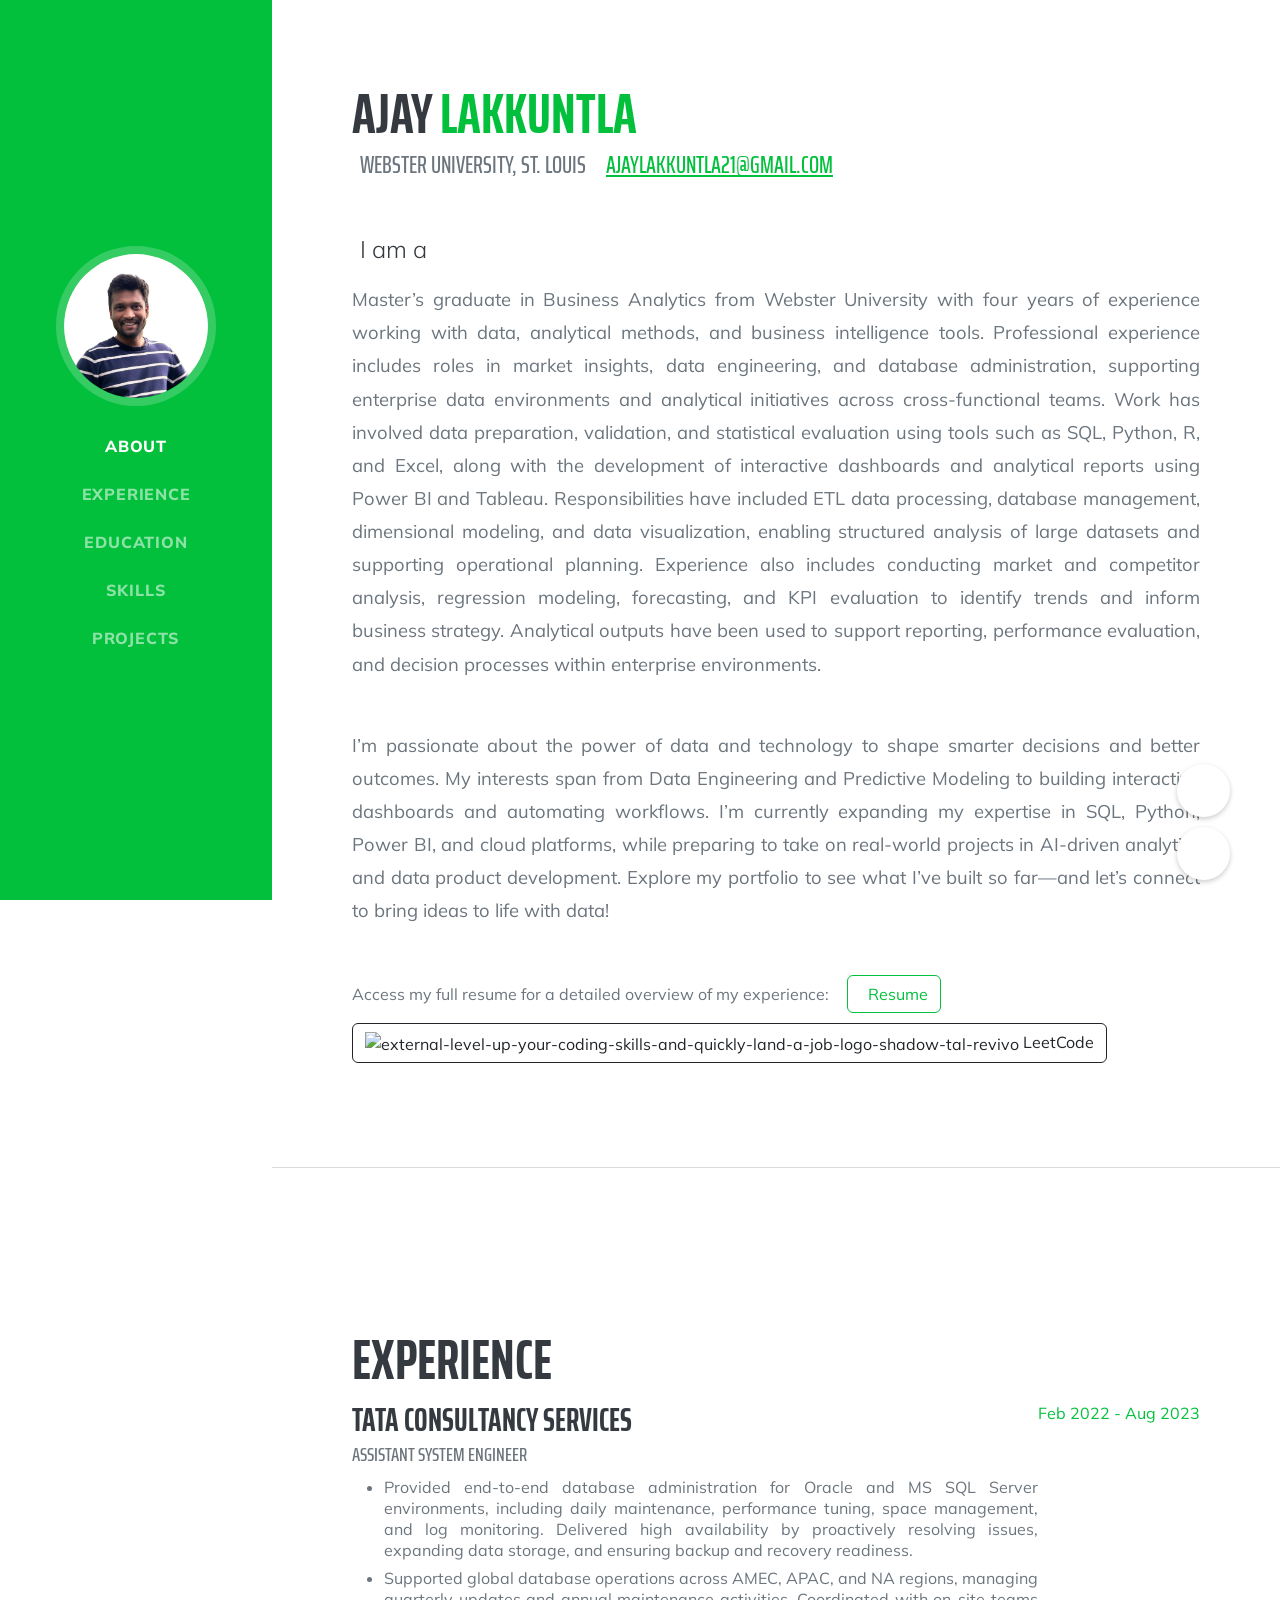
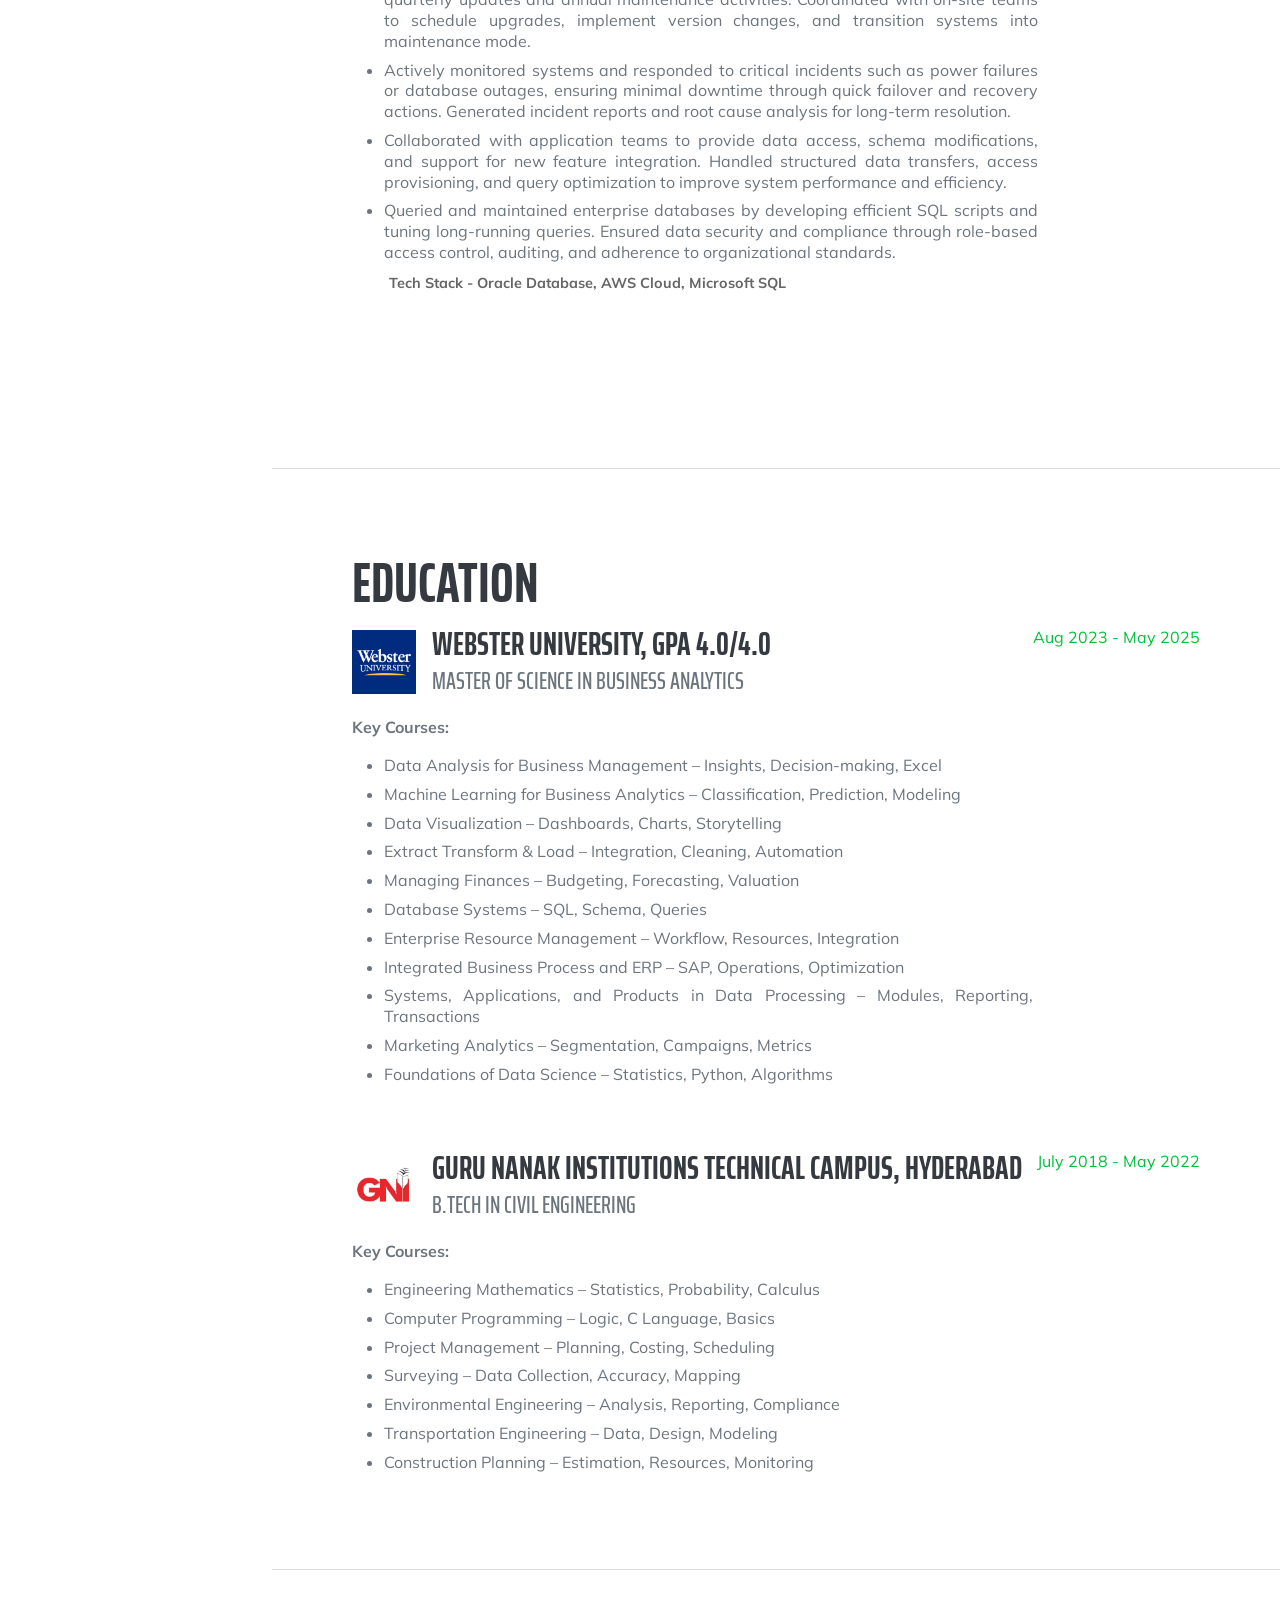
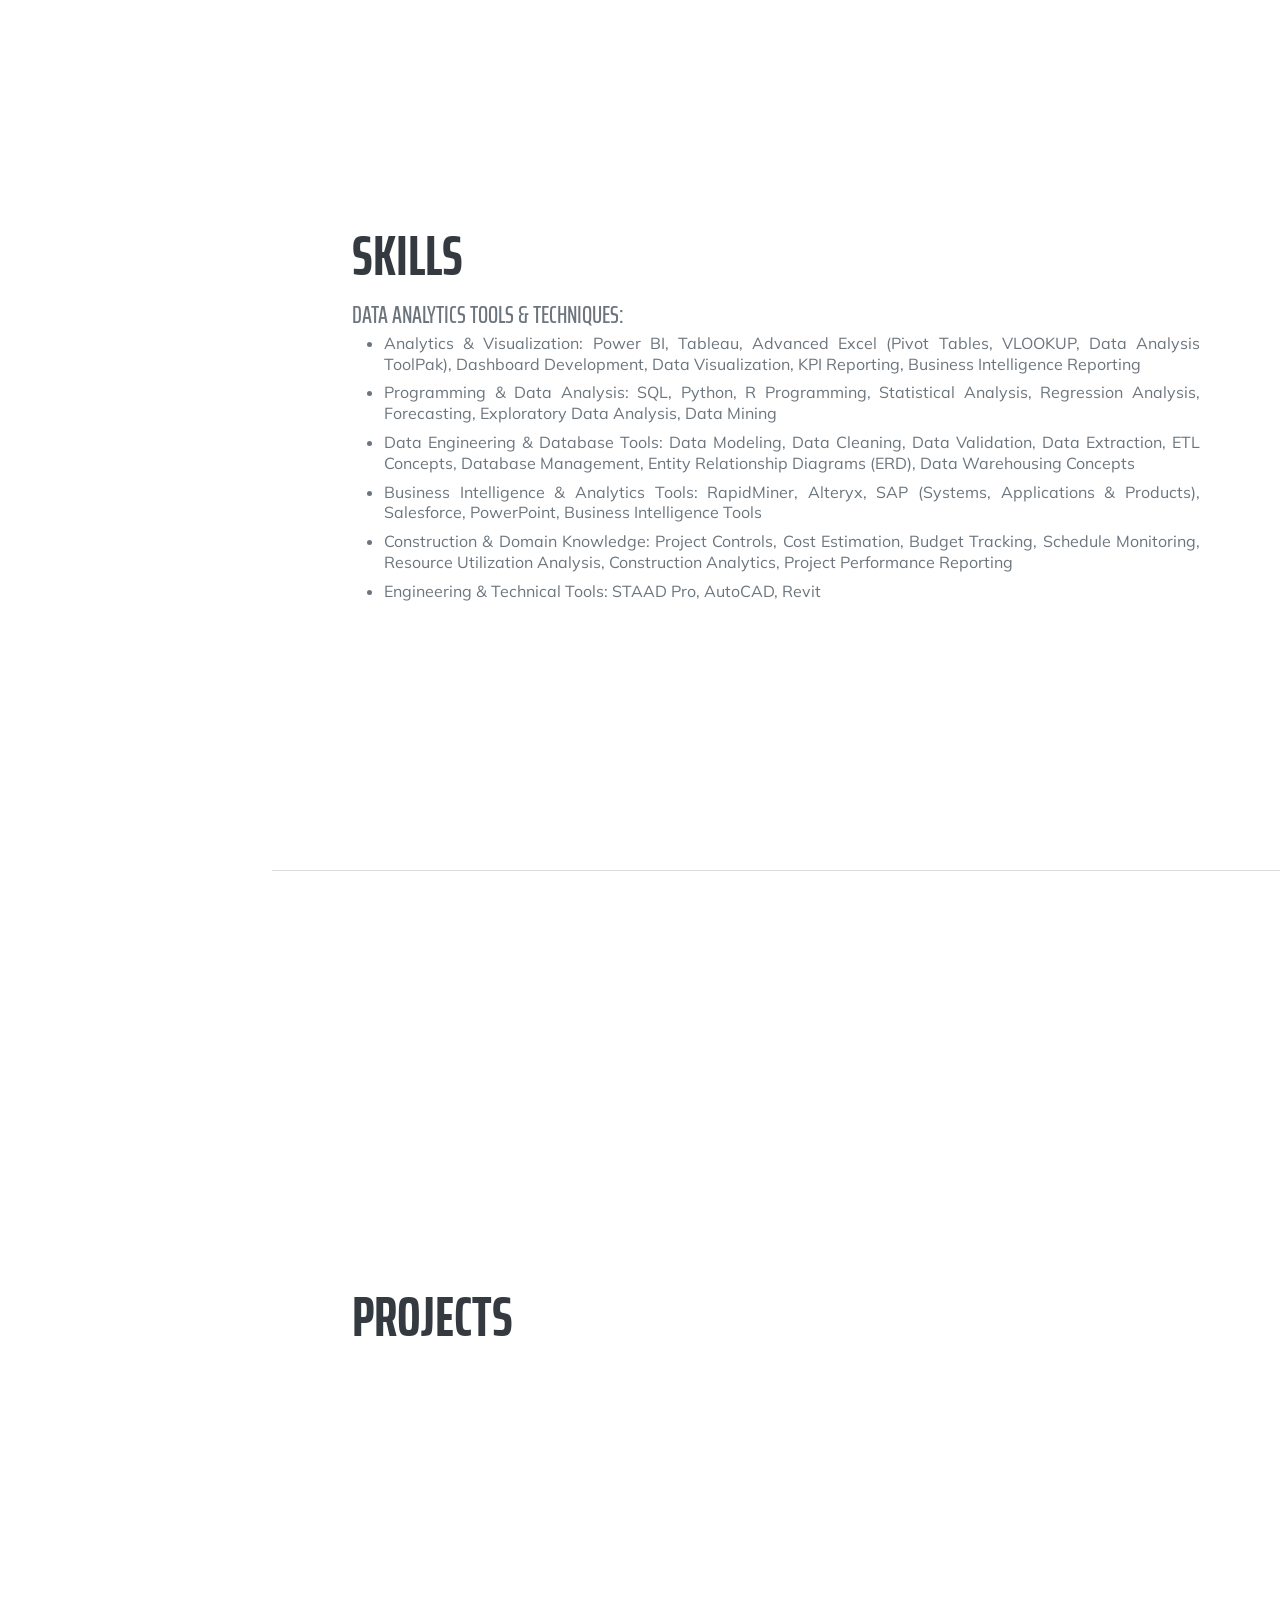
==== commit ae0e09e1: "Update index.html" ====
--- a/index.html
+++ b/index.html
@@ -211,104 +211,9 @@
 					<li><span class="engineering-technical-tools">Engineering & Technical Tools:</span> STAAD Pro, AutoCAD, Revit</li>
 				</ul>
 
-					
-                    <div class="skills-carousel-container">
-                        <div class="skills-carousel">
-				<ul class="list-inline">
-				  <li class="list-inline-item skill-item">
-				    <div class="skill-wrapper">
-				      <i class="iconify" data-icon="logos:python" data-width="40" data-height="40"></i>
-				      <span class="skill-name">Python</span>
-				    </div>
-				  </li>
-				  
-				  <li class="list-inline-item skill-item">
-				    <div class="skill-wrapper">
-				      <i class="iconify" data-icon="logos:r-lang" data-width="40" data-height="40"></i>
-				      <span class="skill-name">R</span>
-				    </div>
-				  </li>
-				  
-				  <li class="list-inline-item skill-item">
-				    <div class="skill-wrapper">
-				      <i class="iconify" data-icon="logos:microsoft-excel" data-width="40" data-height="40"></i>
-				      <span class="skill-name">Excel</span>
-				    </div>
-				  </li>
-				  
-				  <li class="list-inline-item skill-item">
-				    <div class="skill-wrapper">
-				      <i class="iconify" data-icon="logos:tableau-icon" data-width="40" data-height="40"></i>
-				      <span class="skill-name">Tableau</span>
-				    </div>
-				  </li>
-				  
-				  <li class="list-inline-item skill-item">
-				    <div class="skill-wrapper">
-				      <i class="iconify" data-icon="logos:powerbi" data-width="40" data-height="40"></i>
-				      <span class="skill-name">Power BI</span>
-				    </div>
-				  </li>
-				
-				  <li class="list-inline-item skill-item">
-				    <div class="skill-wrapper">
-				      <i class="iconify" data-icon="logos:mysql-icon" data-width="40" data-height="40"></i>
-				      <span class="skill-name">MySQL</span>
-				    </div>
-				  </li>
-				
-				  <li class="list-inline-item skill-item">
-				    <div class="skill-wrapper">
-				      <i class="iconify" data-icon="logos:postgresql" data-width="40" data-height="40"></i>
-				      <span class="skill-name">PostgreSQL</span>
-				    </div>
-				  </li>
-				
-				  <li class="list-inline-item skill-item">
-				    <div class="skill-wrapper">
-				      <i class="iconify" data-icon="logos:jupyter" data-width="40" data-height="40"></i>
-				      <span class="skill-name">Jupyter</span>
-				    </div>
-				  </li>
-				
-				  <li class="list-inline-item skill-item">
-				    <div class="skill-wrapper">
-				      <i class="iconify" data-icon="logos:github-icon" data-width="40" data-height="40"></i>
-				      <span class="skill-name">GitHub</span>
-				    </div>
-				  </li>
-				
-				  <li class="list-inline-item skill-item">
-				    <div class="skill-wrapper">
-				      <i class="iconify" data-icon="logos:visual-studio-code" data-width="40" data-height="40"></i>
-				      <span class="skill-name">VS Code</span>
-				    </div>
-				  </li>
-				</ul>
-  
-                        
+
                         </div>
                     </div>
-
-                    <div class="subheading mb-3 mt-5">Workflow</div>
-                    <ul class="fa-ul mb-0">
-                        <li>
-                            <span class="fa-li"><i class="fas fa-check"></i></span>
-                            Asynchronous & Reactive Programming
-                        </li>
-                        <li>
-                            <span class="fa-li"><i class="fas fa-check"></i></span>
-                            Object oriented Programming
-                        </li>
-                        <li>
-                            <span class="fa-li"><i class="fas fa-check"></i></span>
-                            Responsive Web Design
-                        </li>
-                        <li>
-                            <span class="fa-li"><i class="fas fa-check"></i></span>
-                            Agile Development & Scrum
-                        </li>
-                    </ul>
                 </div>
             </section>
             <hr class="m-0" />
@@ -316,7 +221,6 @@
             <section class="resume-section" id="projects">
                 <div class="resume-section-content">
                     <h2 class="mb-2">Projects </h2>
-
 
                             </div>
                         </div>
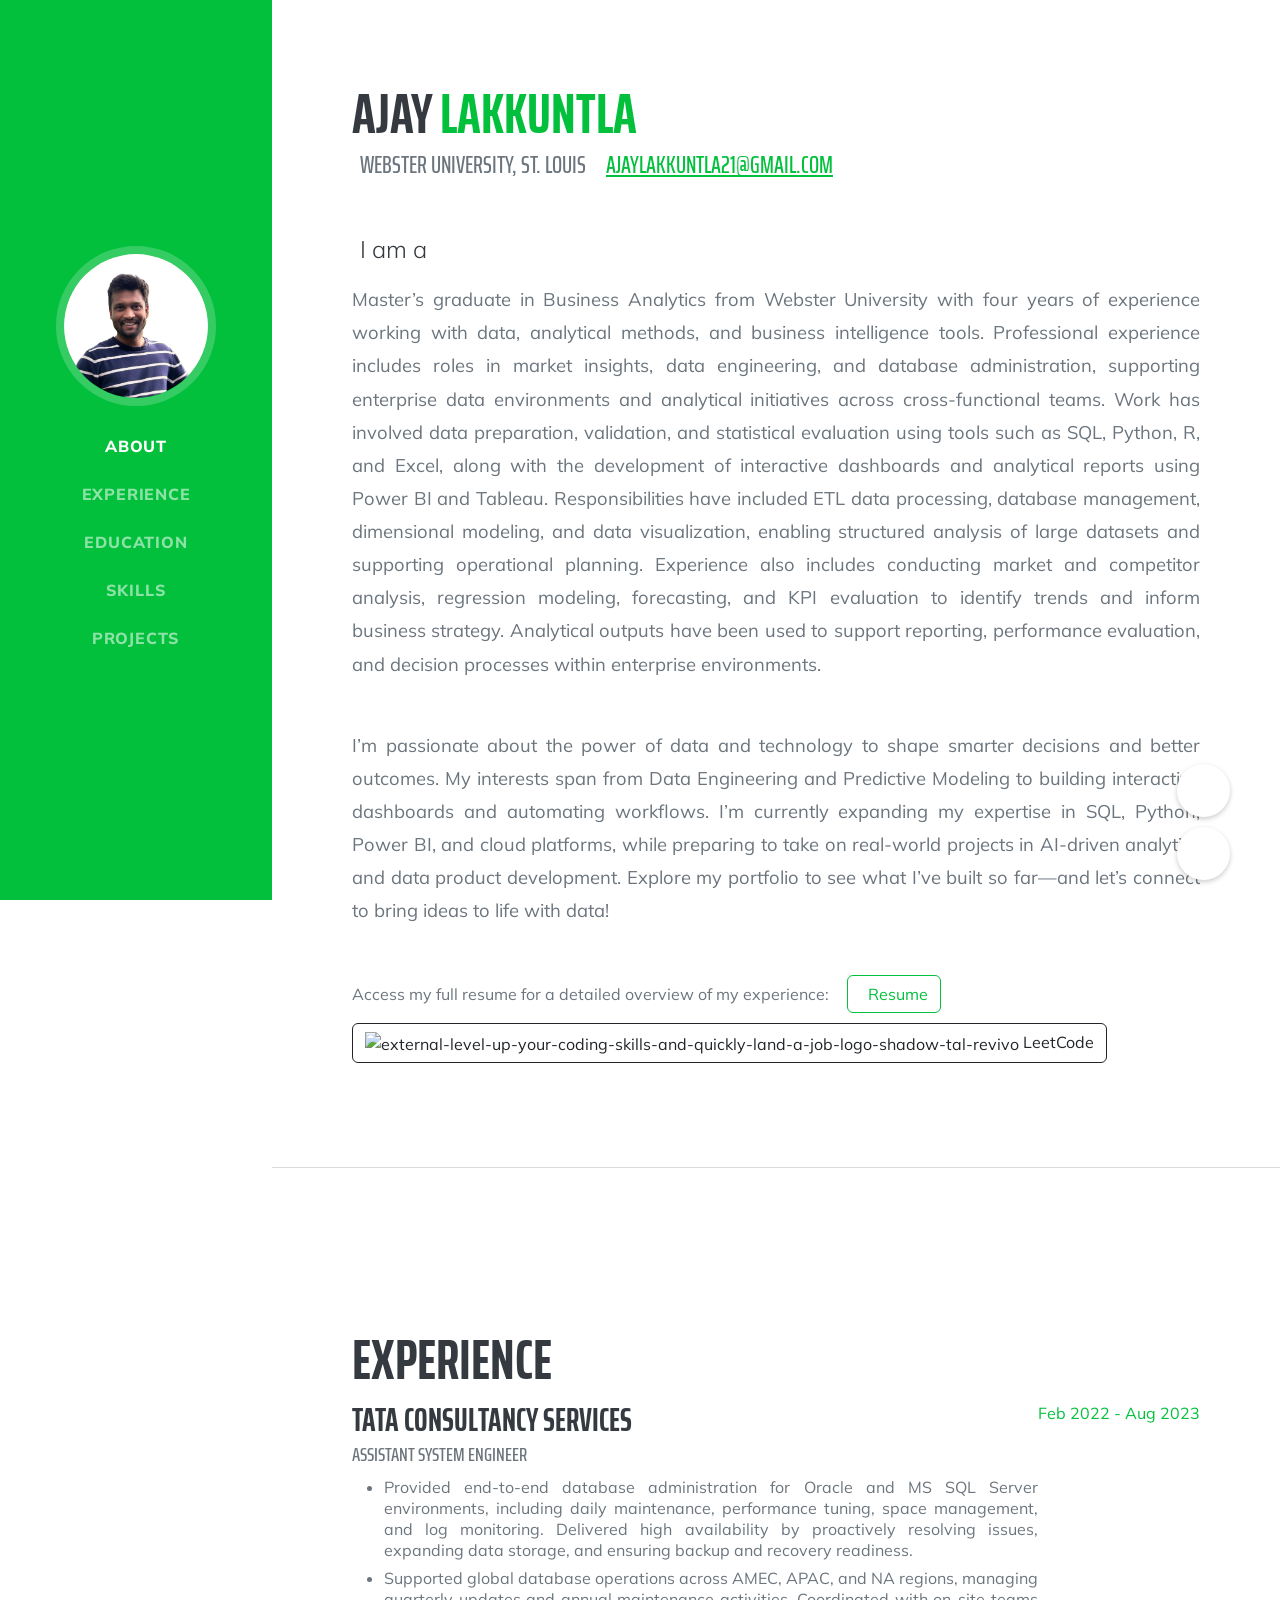
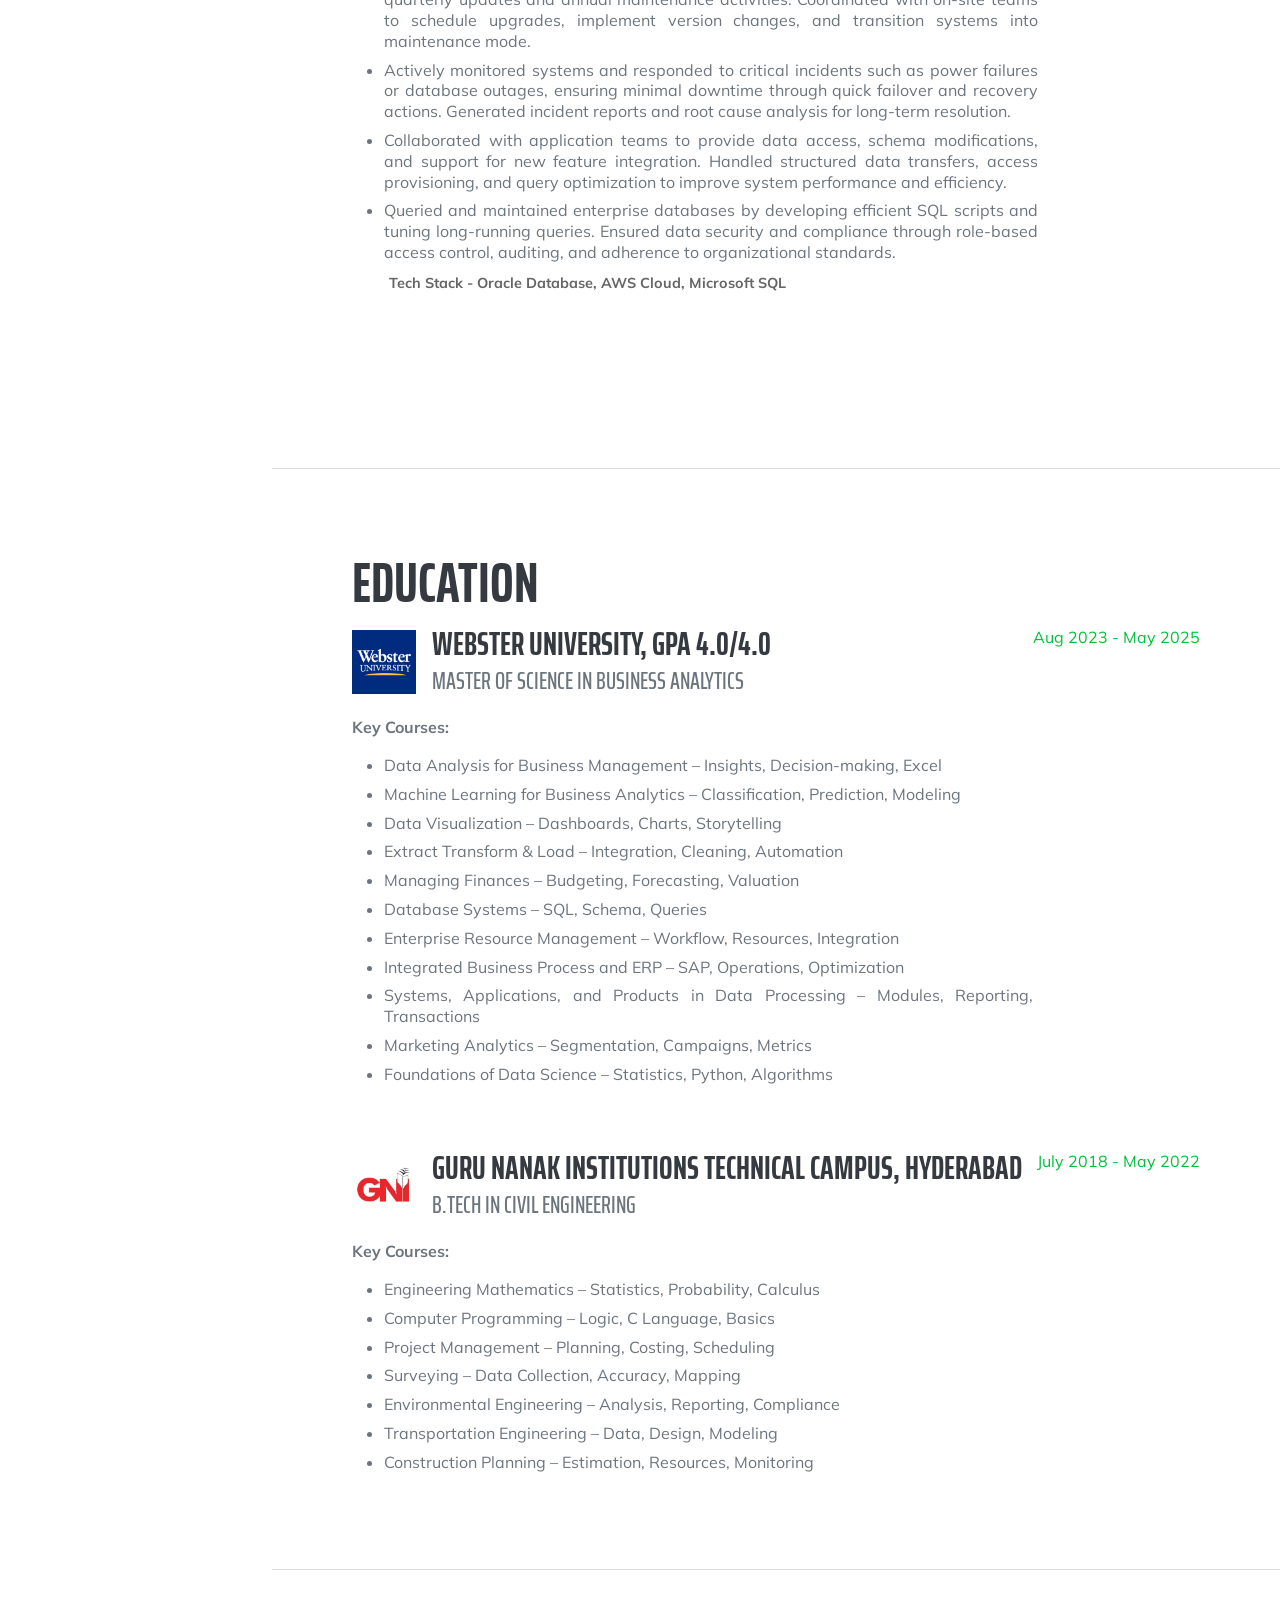
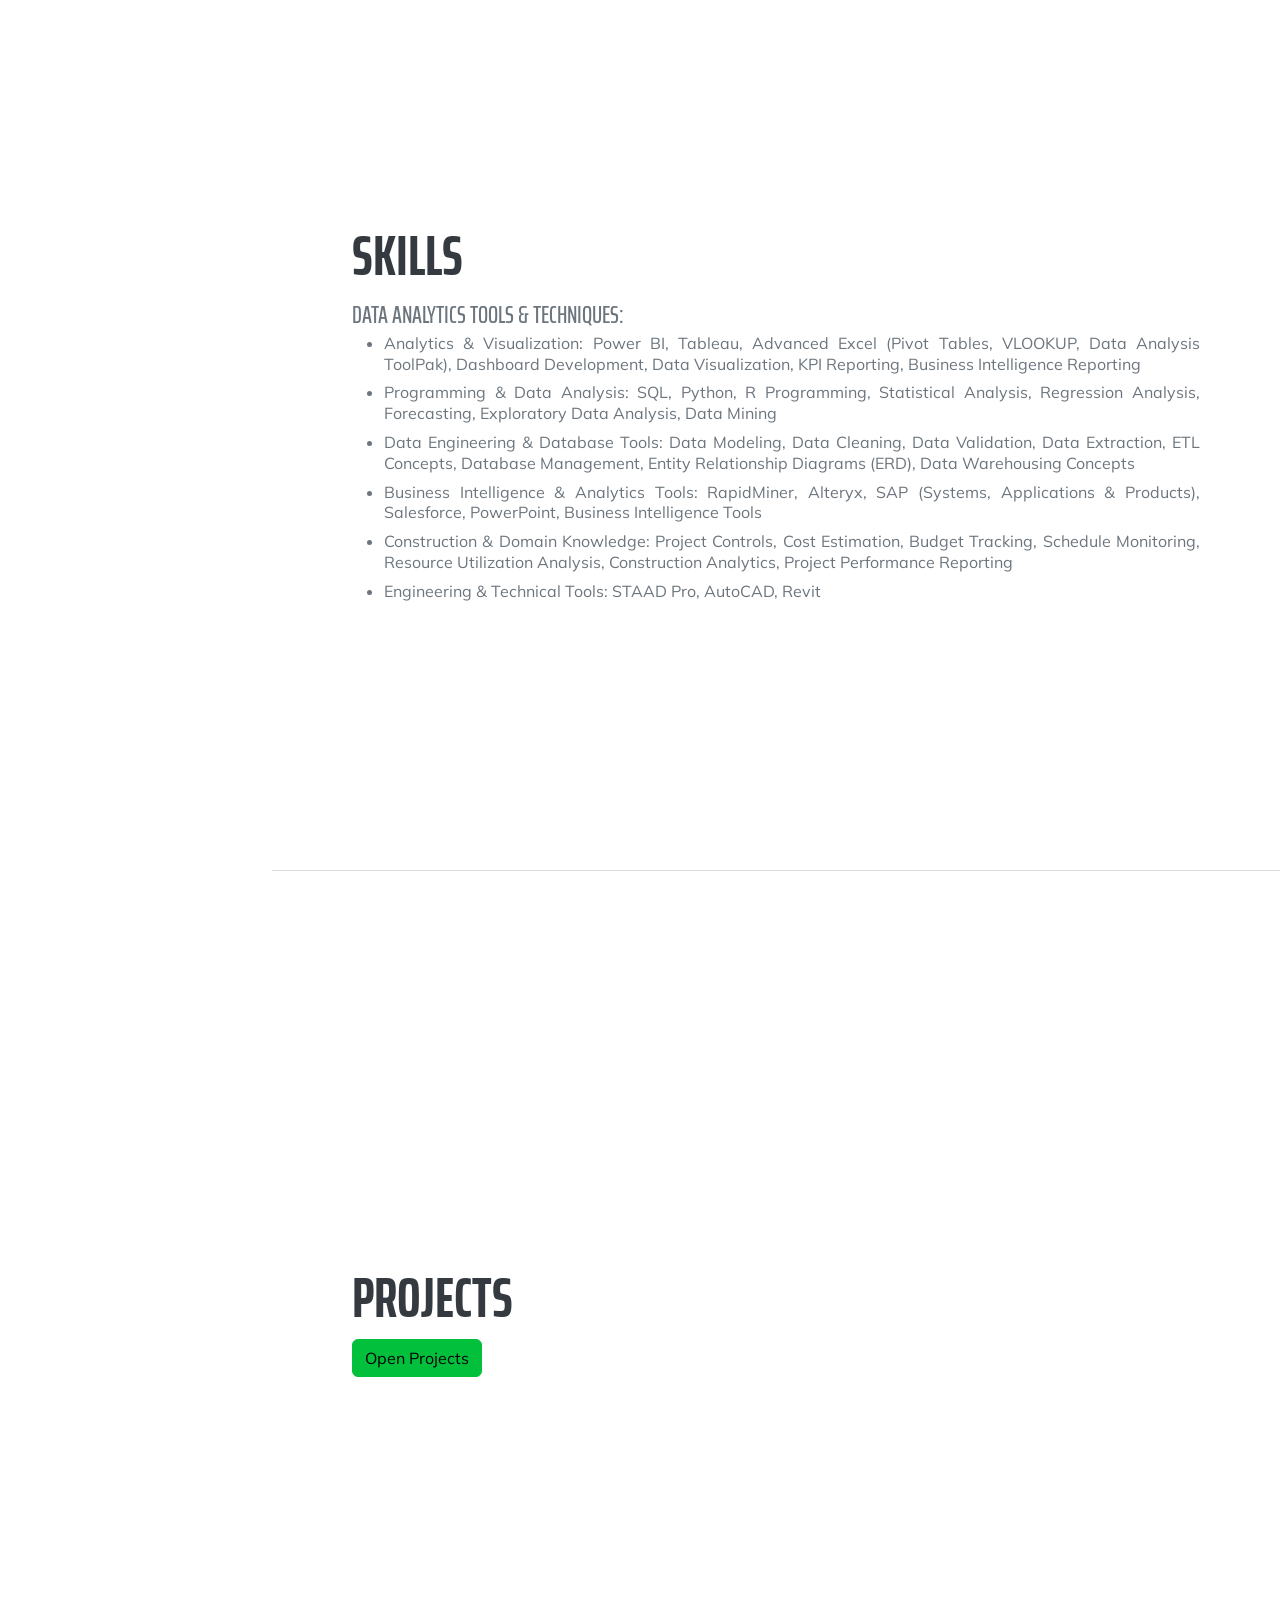
==== commit da9ab891: "Clean up index.html and add projects link Removed extra line breaks and added a link to projects." ====
--- a/index.html
+++ b/index.html
@@ -209,12 +209,9 @@
 					<li><span class="business-intelligence-analytics-tools">Business Intelligence & Analytics Tools:</span> RapidMiner, Alteryx, SAP (Systems, Applications & Products), Salesforce, PowerPoint, Business Intelligence Tools</li>
 					<li><span class="construction-domain-knowledge">Construction & Domain Knowledge:</span> Project Controls, Cost Estimation, Budget Tracking, Schedule Monitoring, Resource Utilization Analysis, Construction Analytics, Project Performance Reporting</li>
 					<li><span class="engineering-technical-tools">Engineering & Technical Tools:</span> STAAD Pro, AutoCAD, Revit</li>
-				</ul>
-
-
-                        </div>
-                    </div>
-                </div>
+				</ul>     
+                </div>
+
             </section>
             <hr class="m-0" />
 
@@ -222,10 +219,12 @@
                 <div class="resume-section-content">
                     <h2 class="mb-2">Projects </h2>
 
-                            </div>
-                        </div>
+					<a href="projects.html" class="btn btn-primary" target="_blank">Open Projects</a>
+
+                           
+                        
             
-                    </div>
+                
                 </div>
             </section>
             
